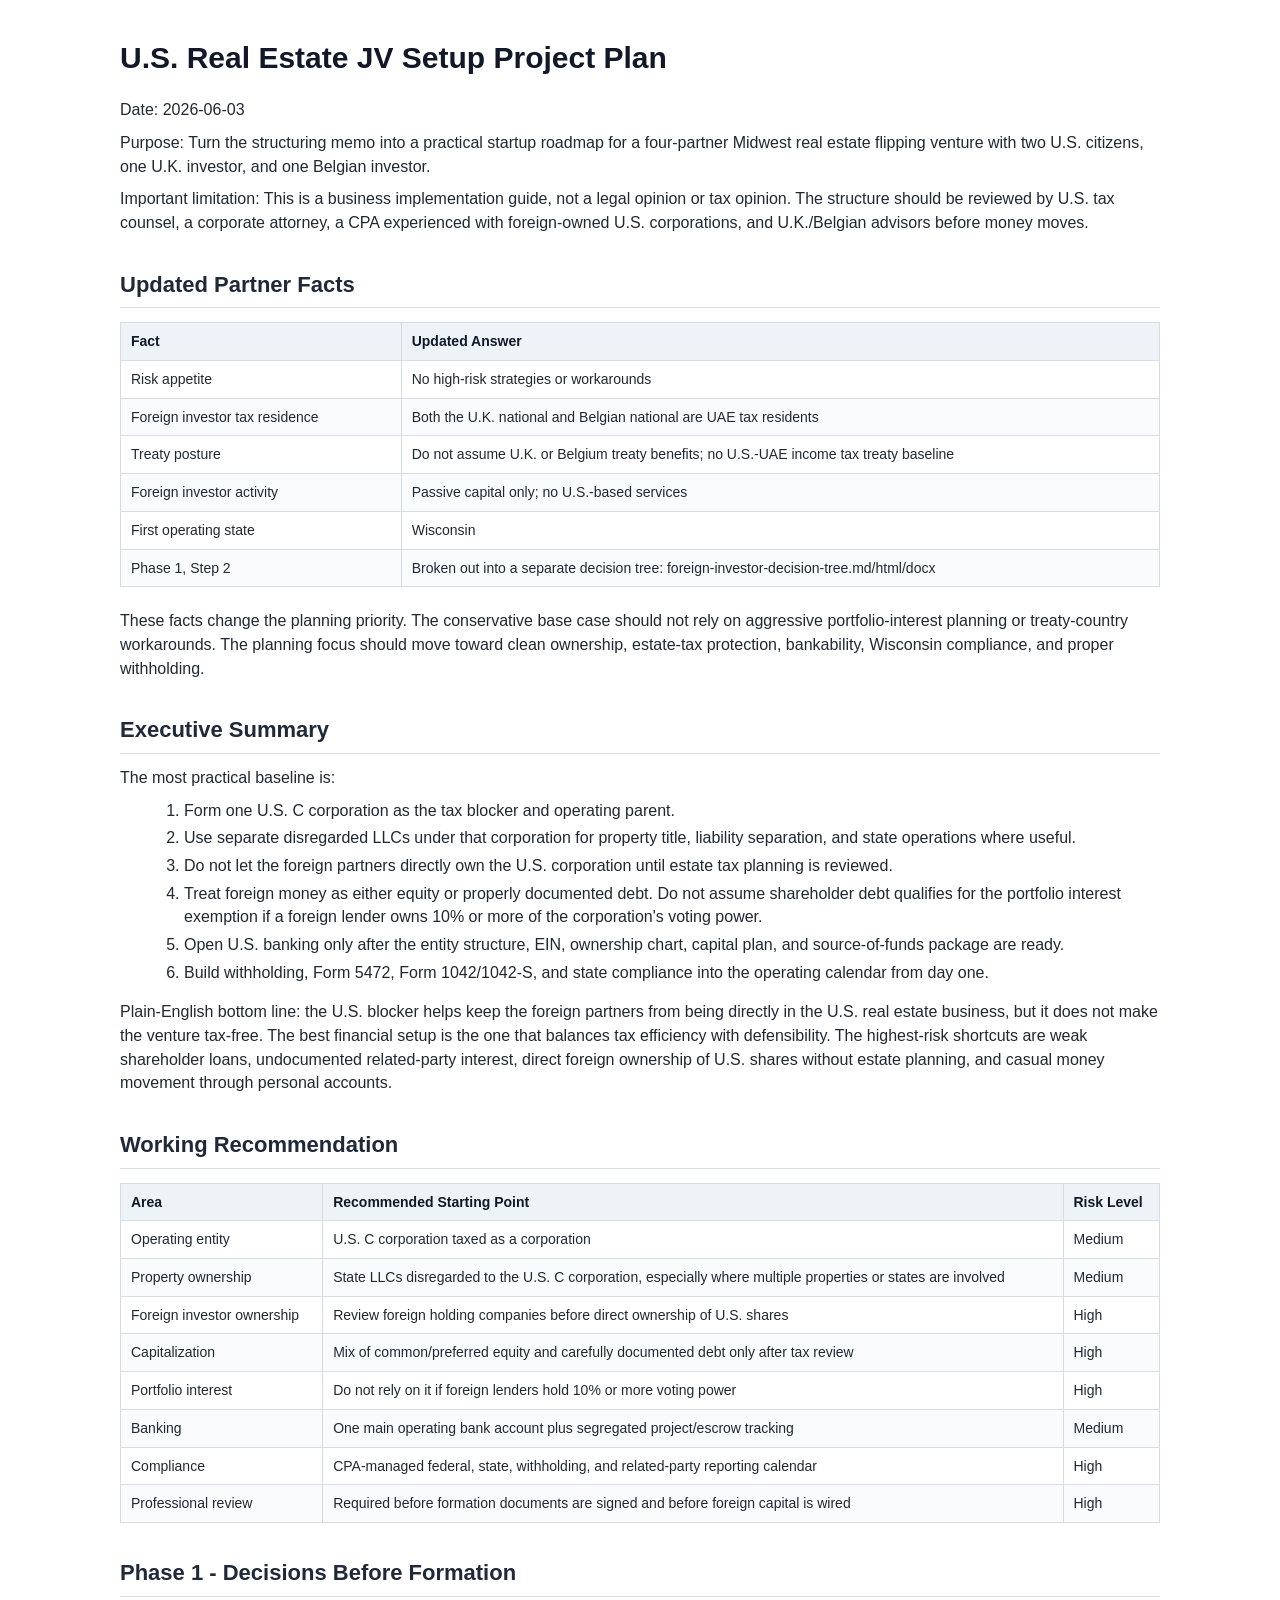
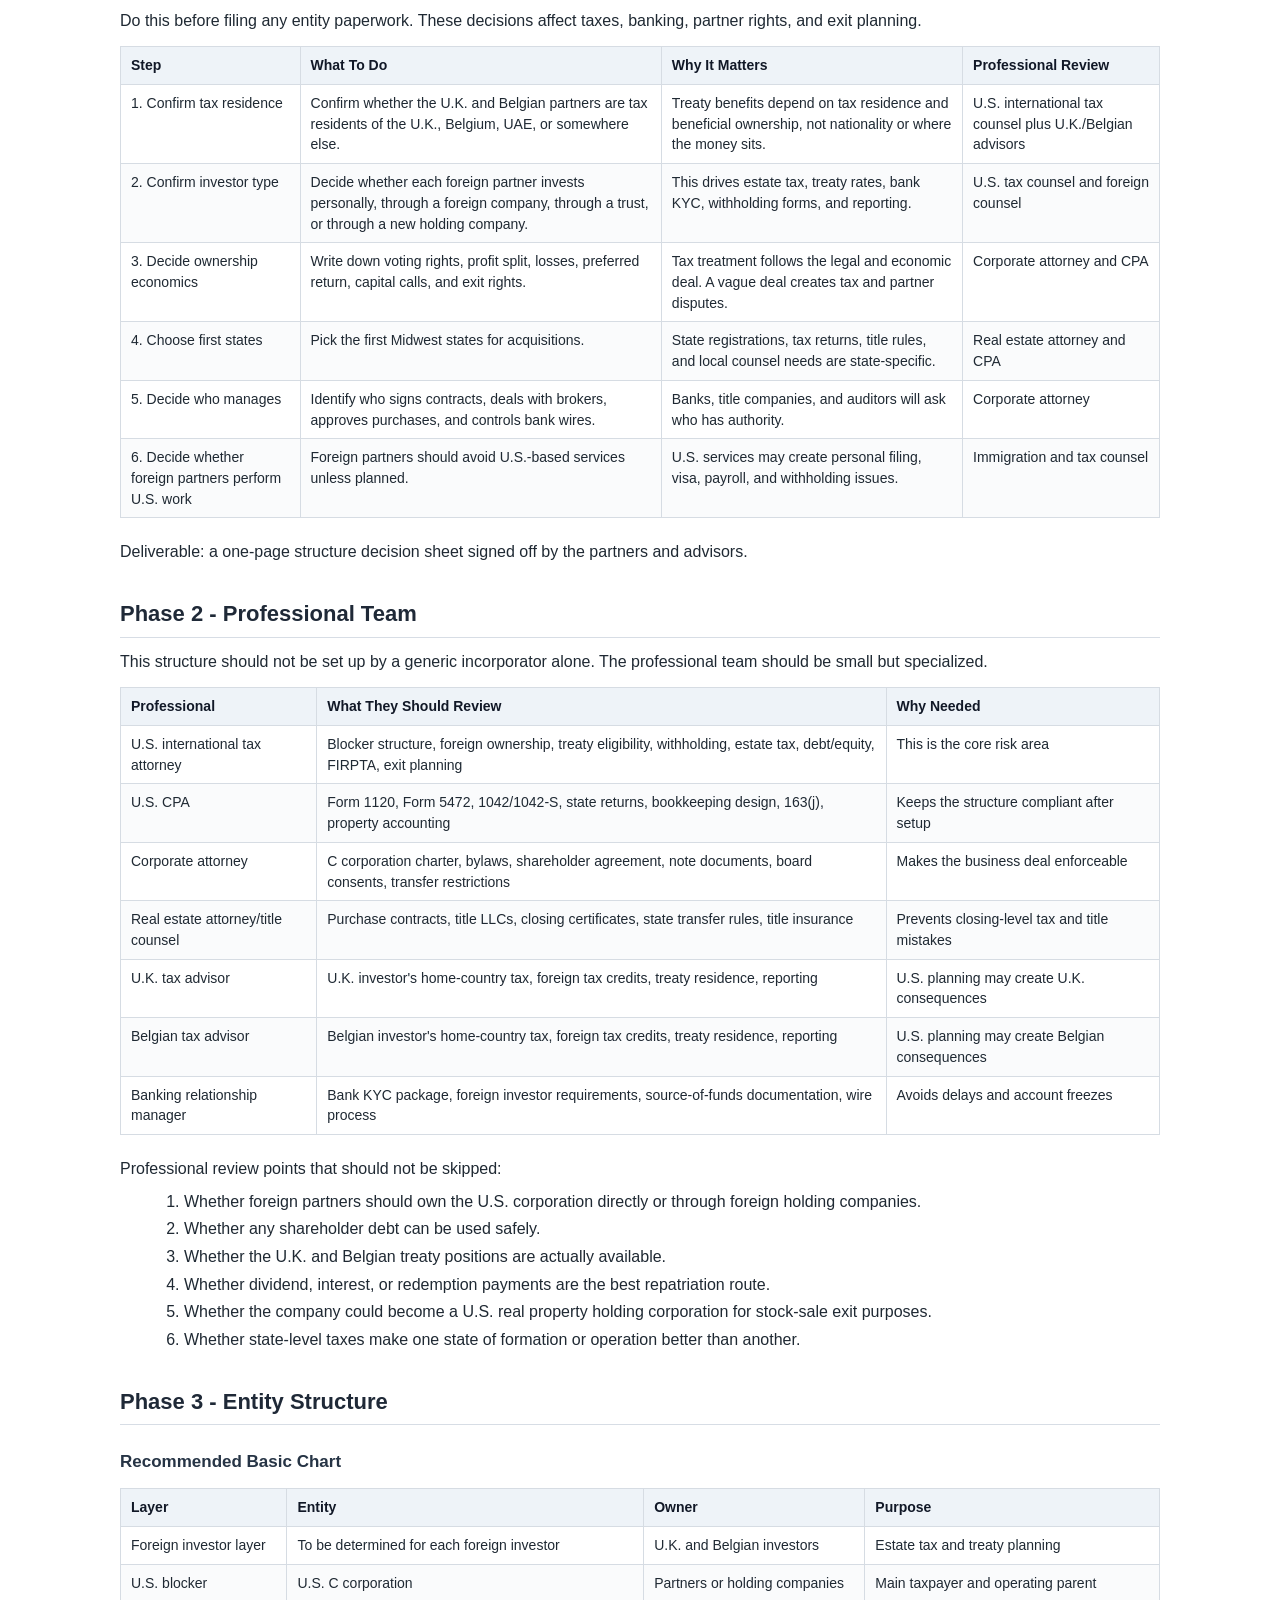
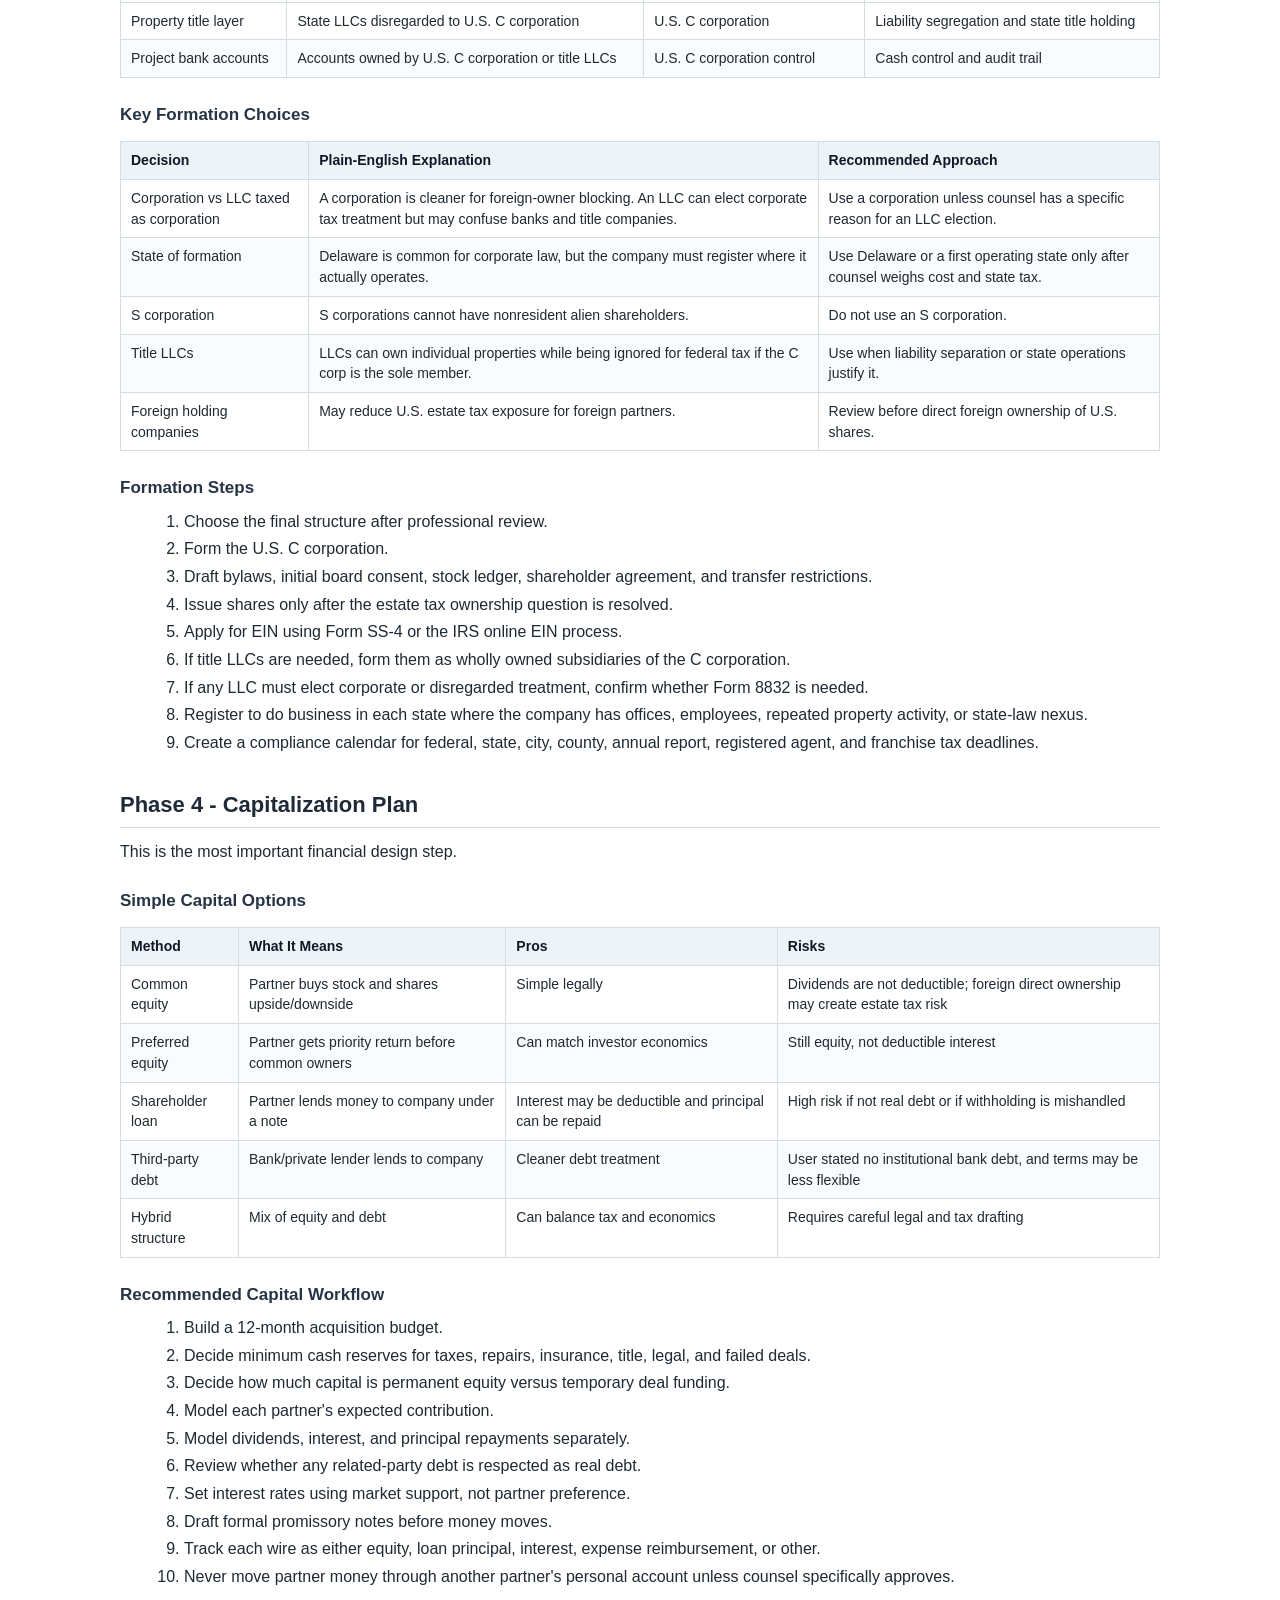
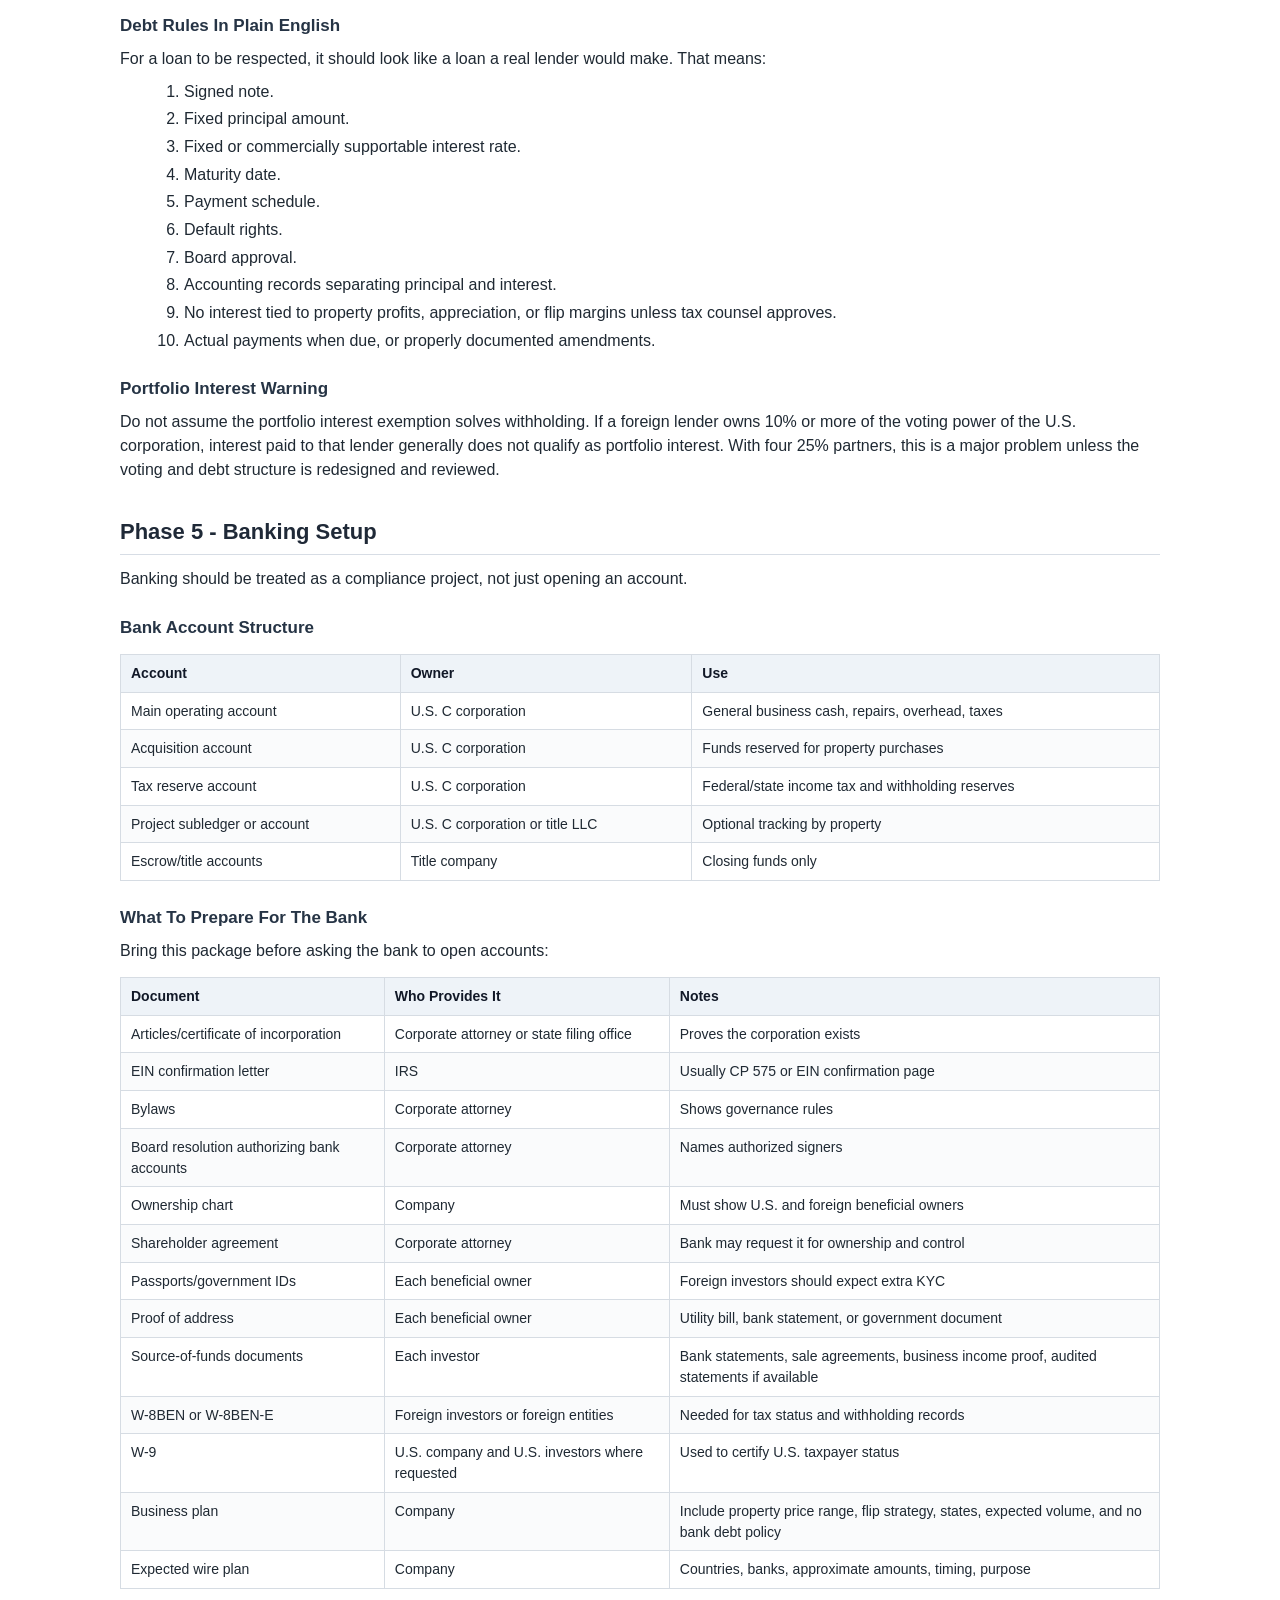
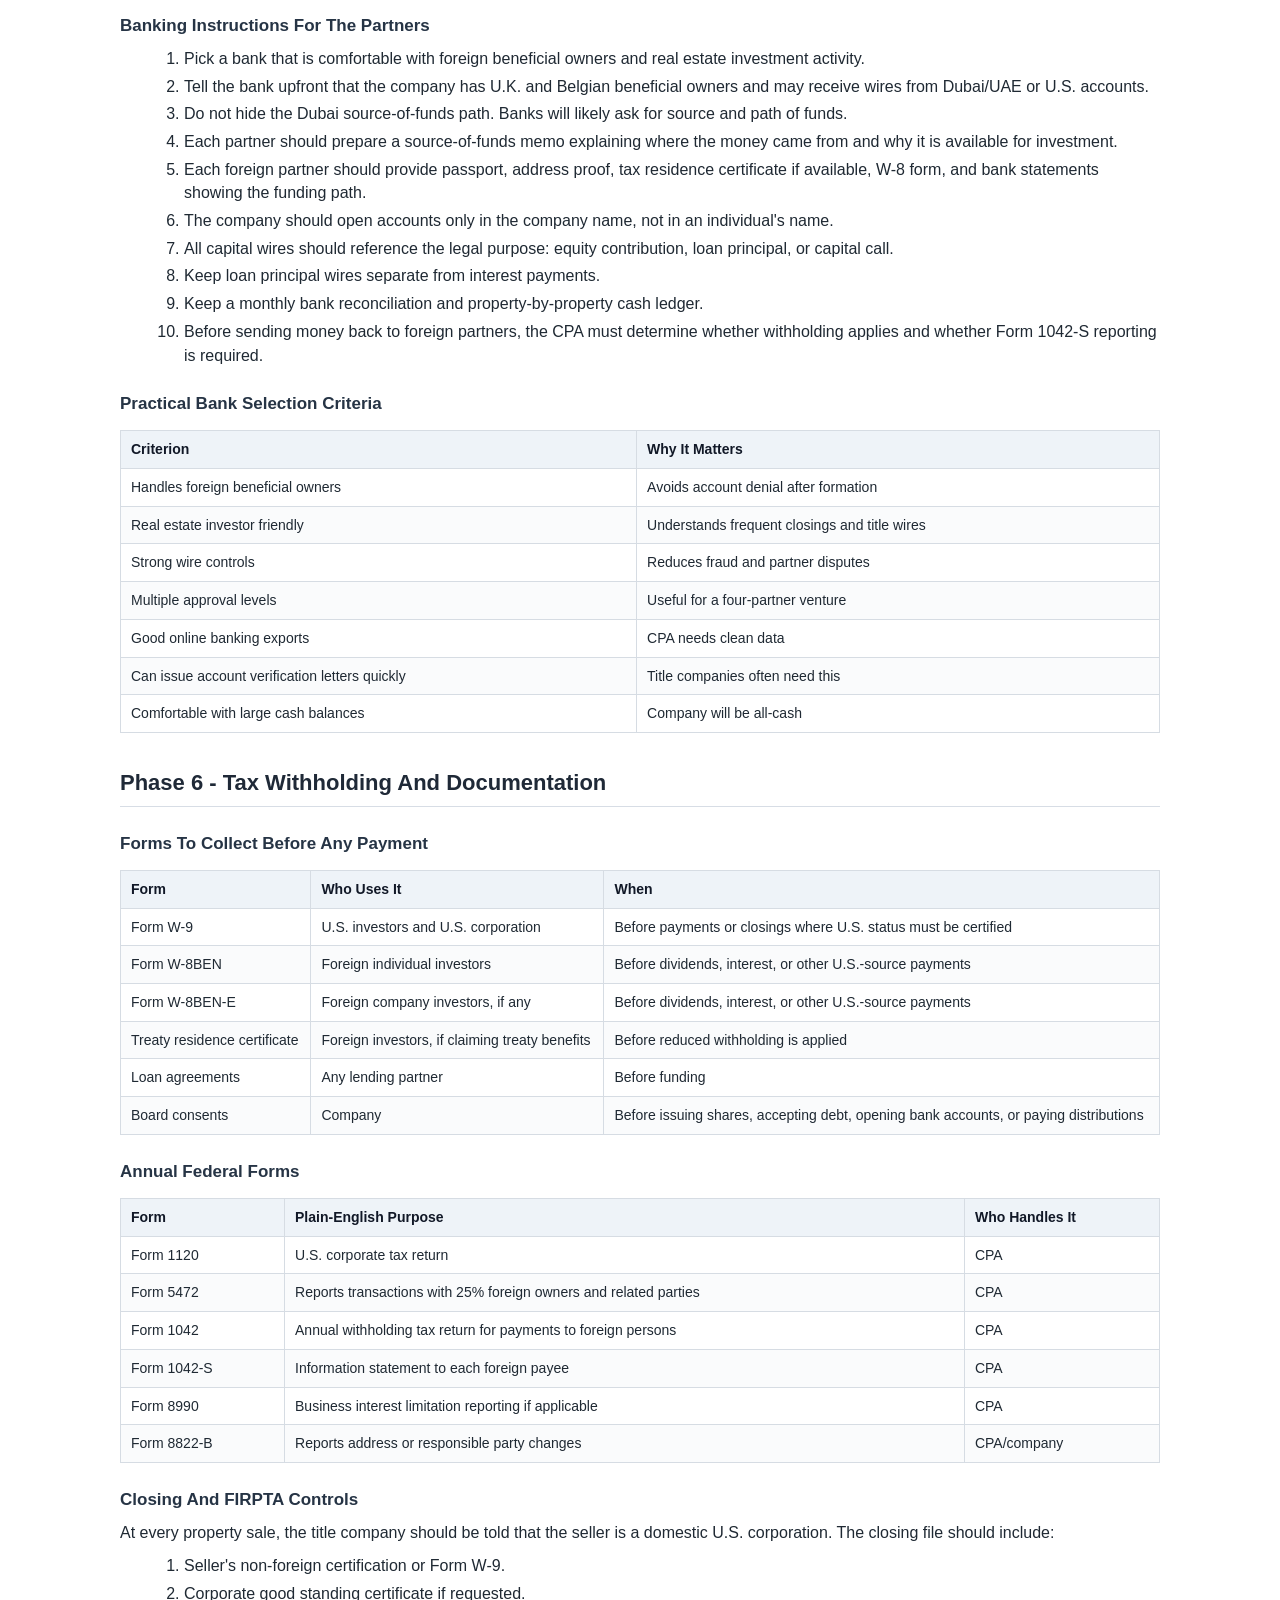
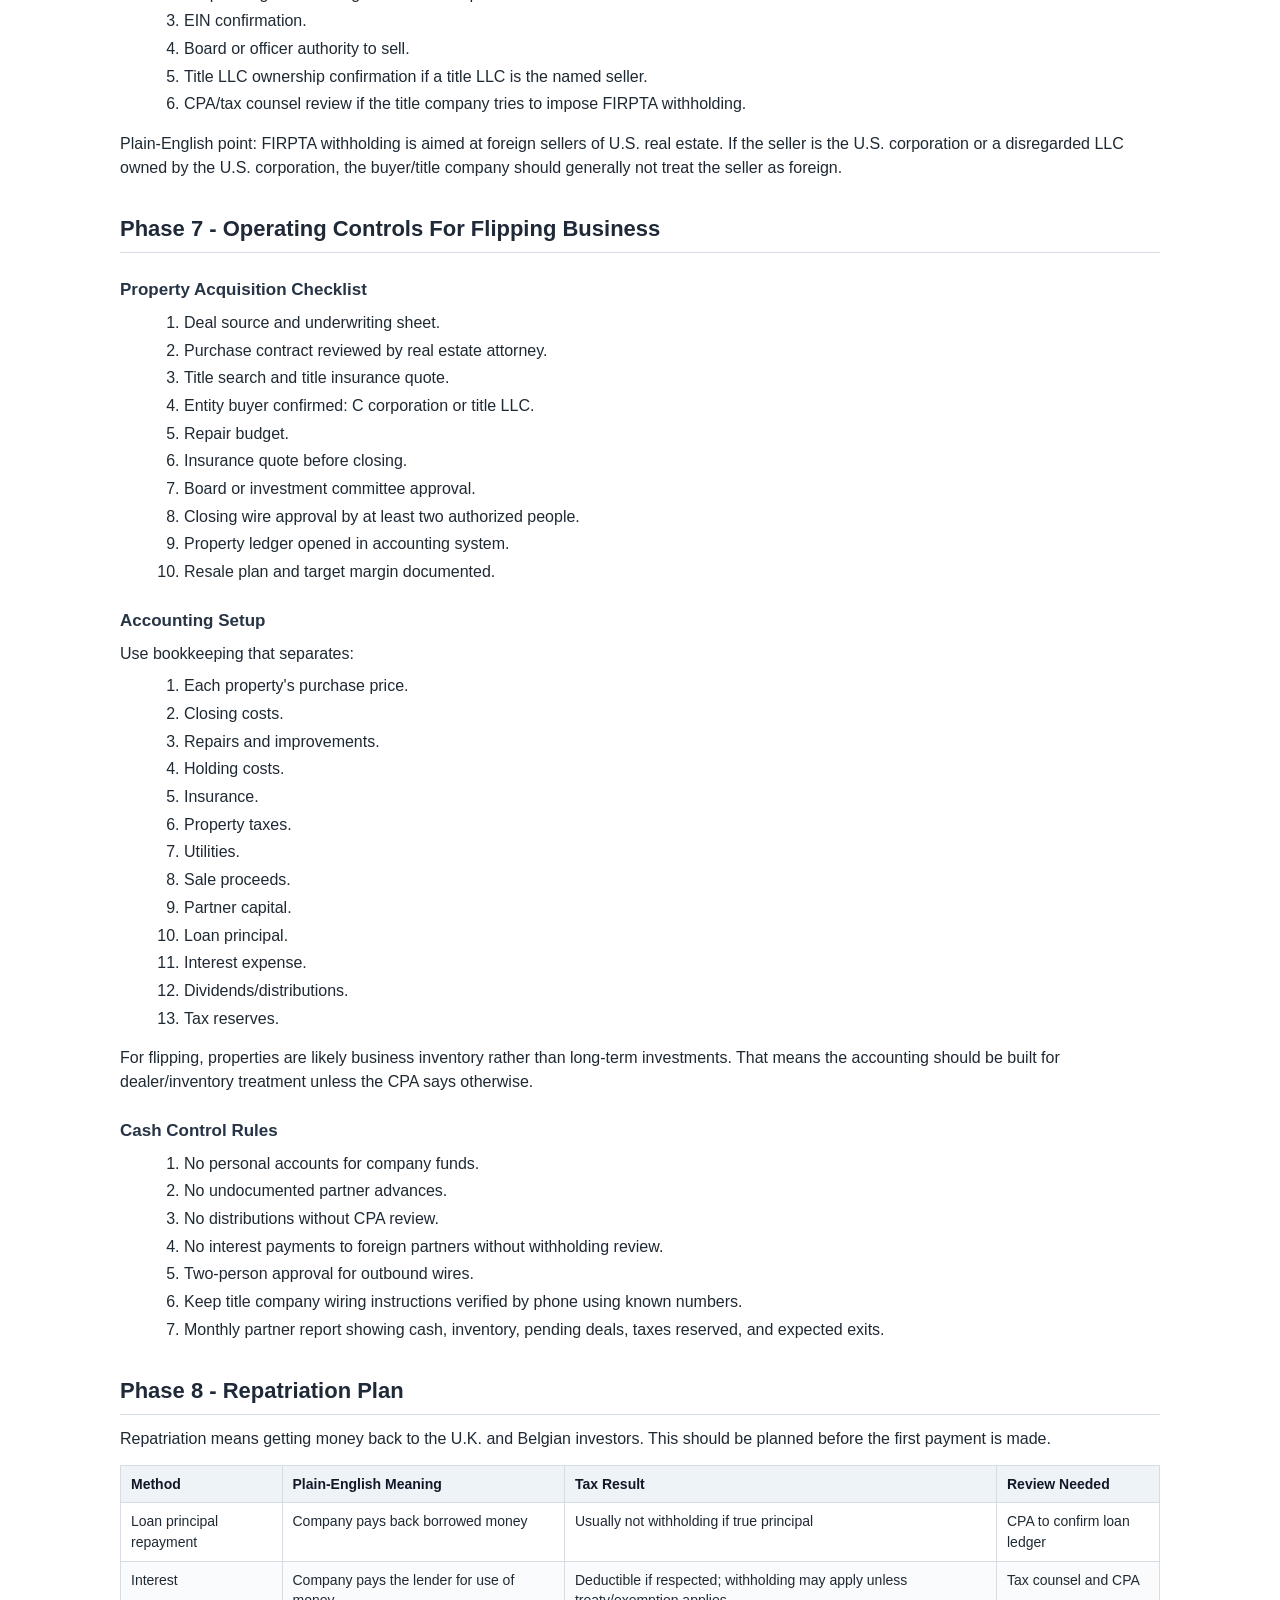
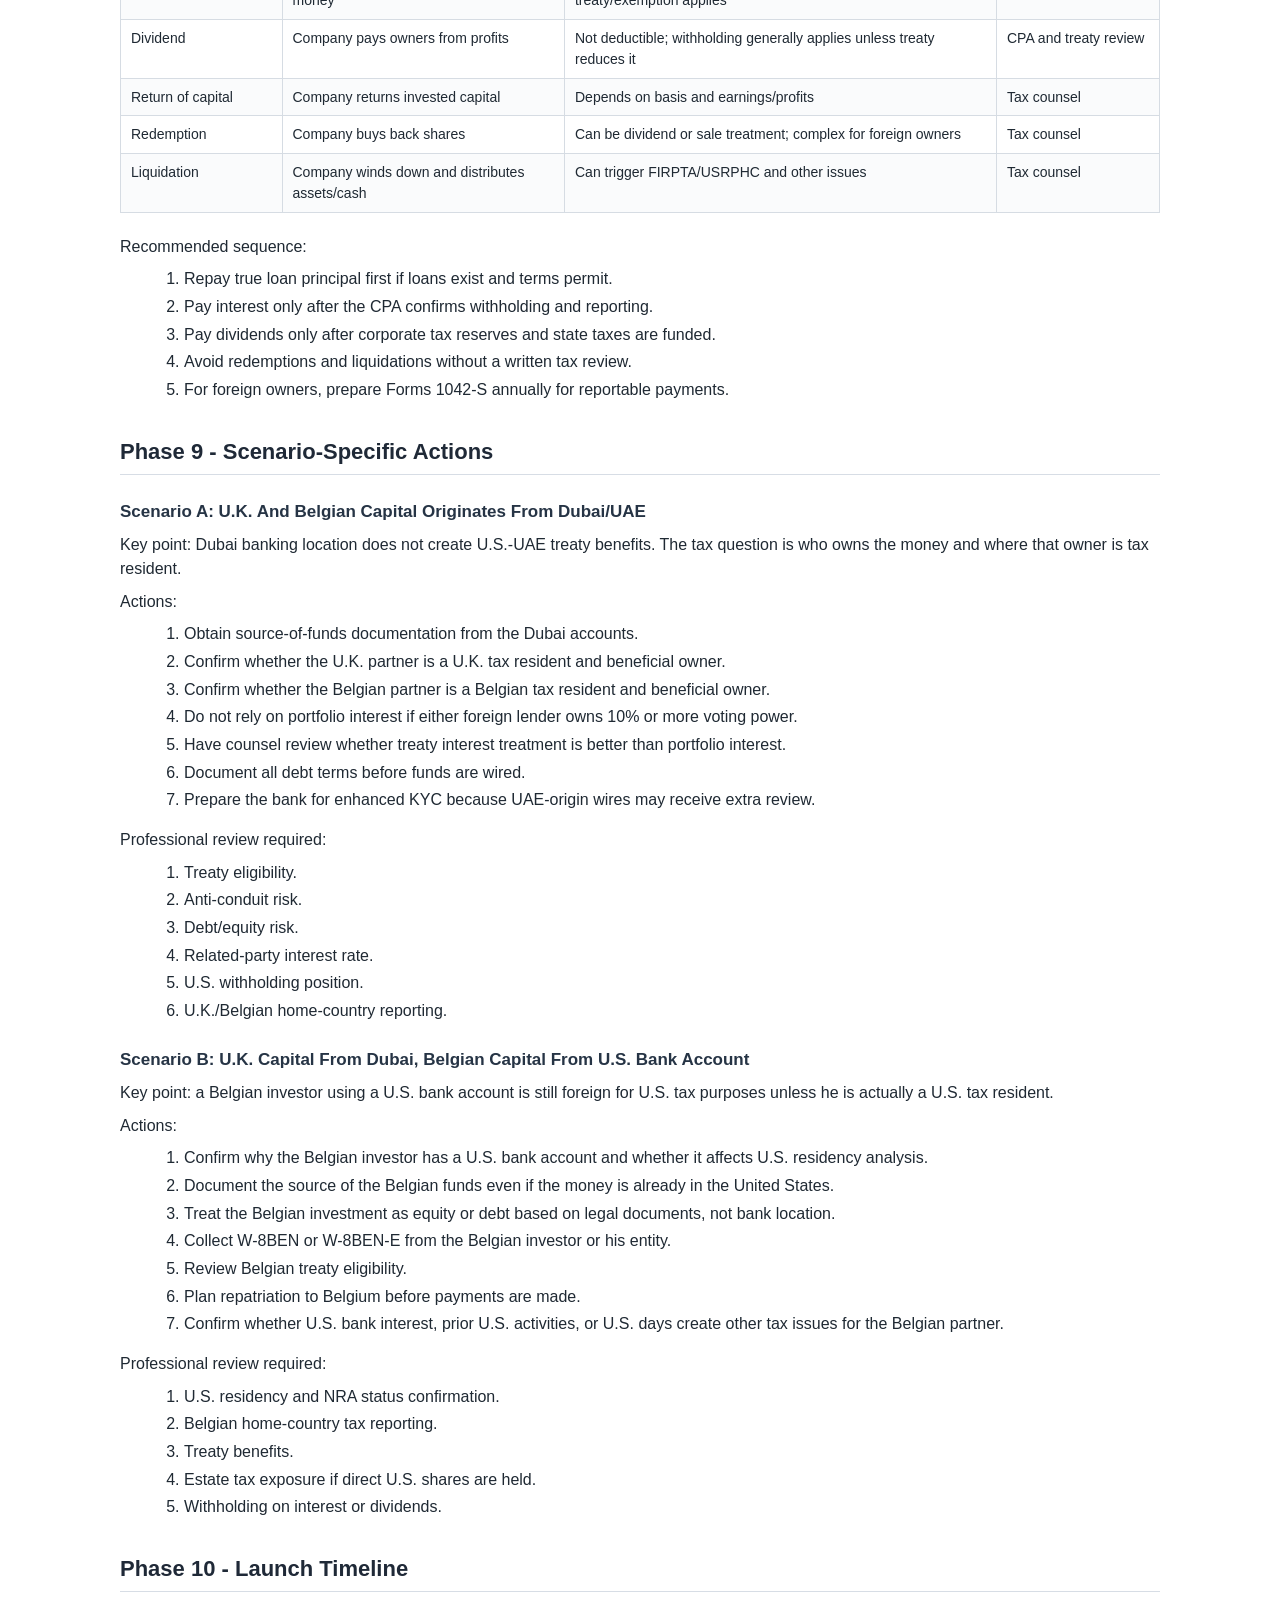
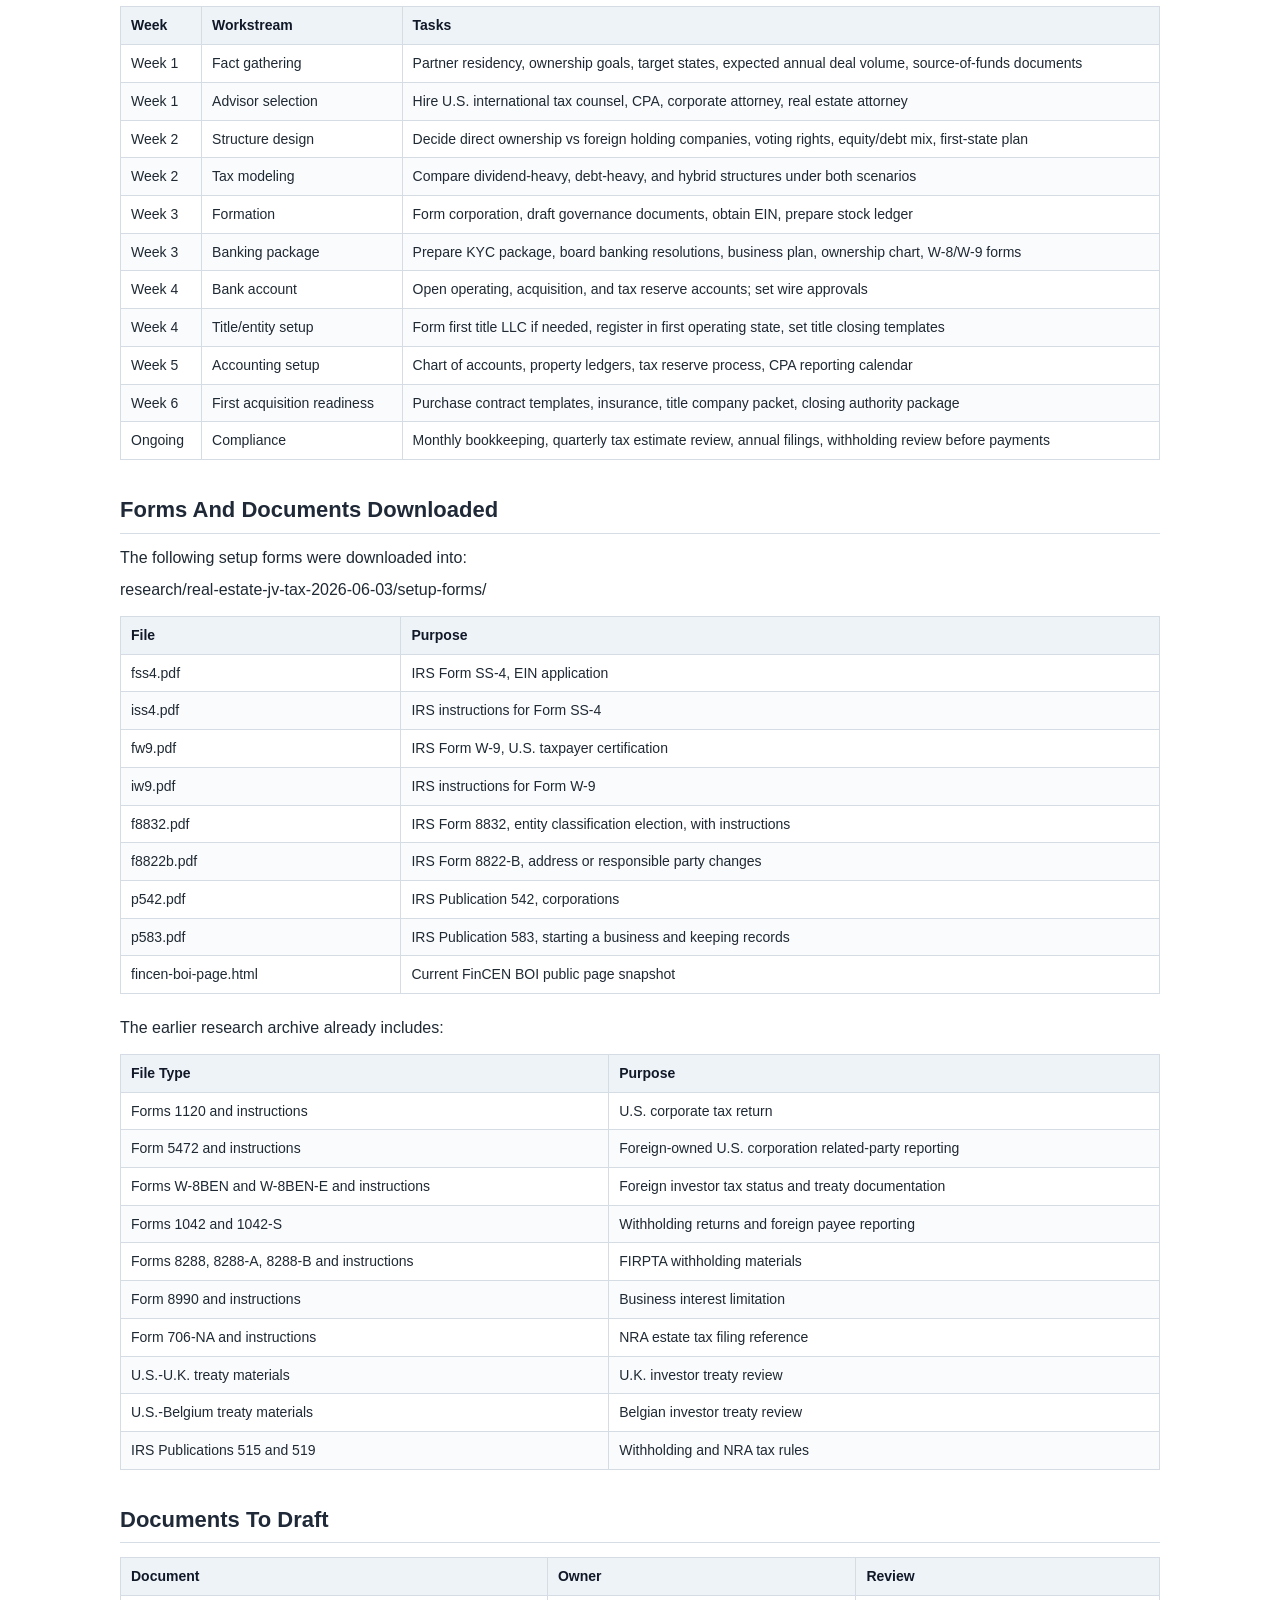
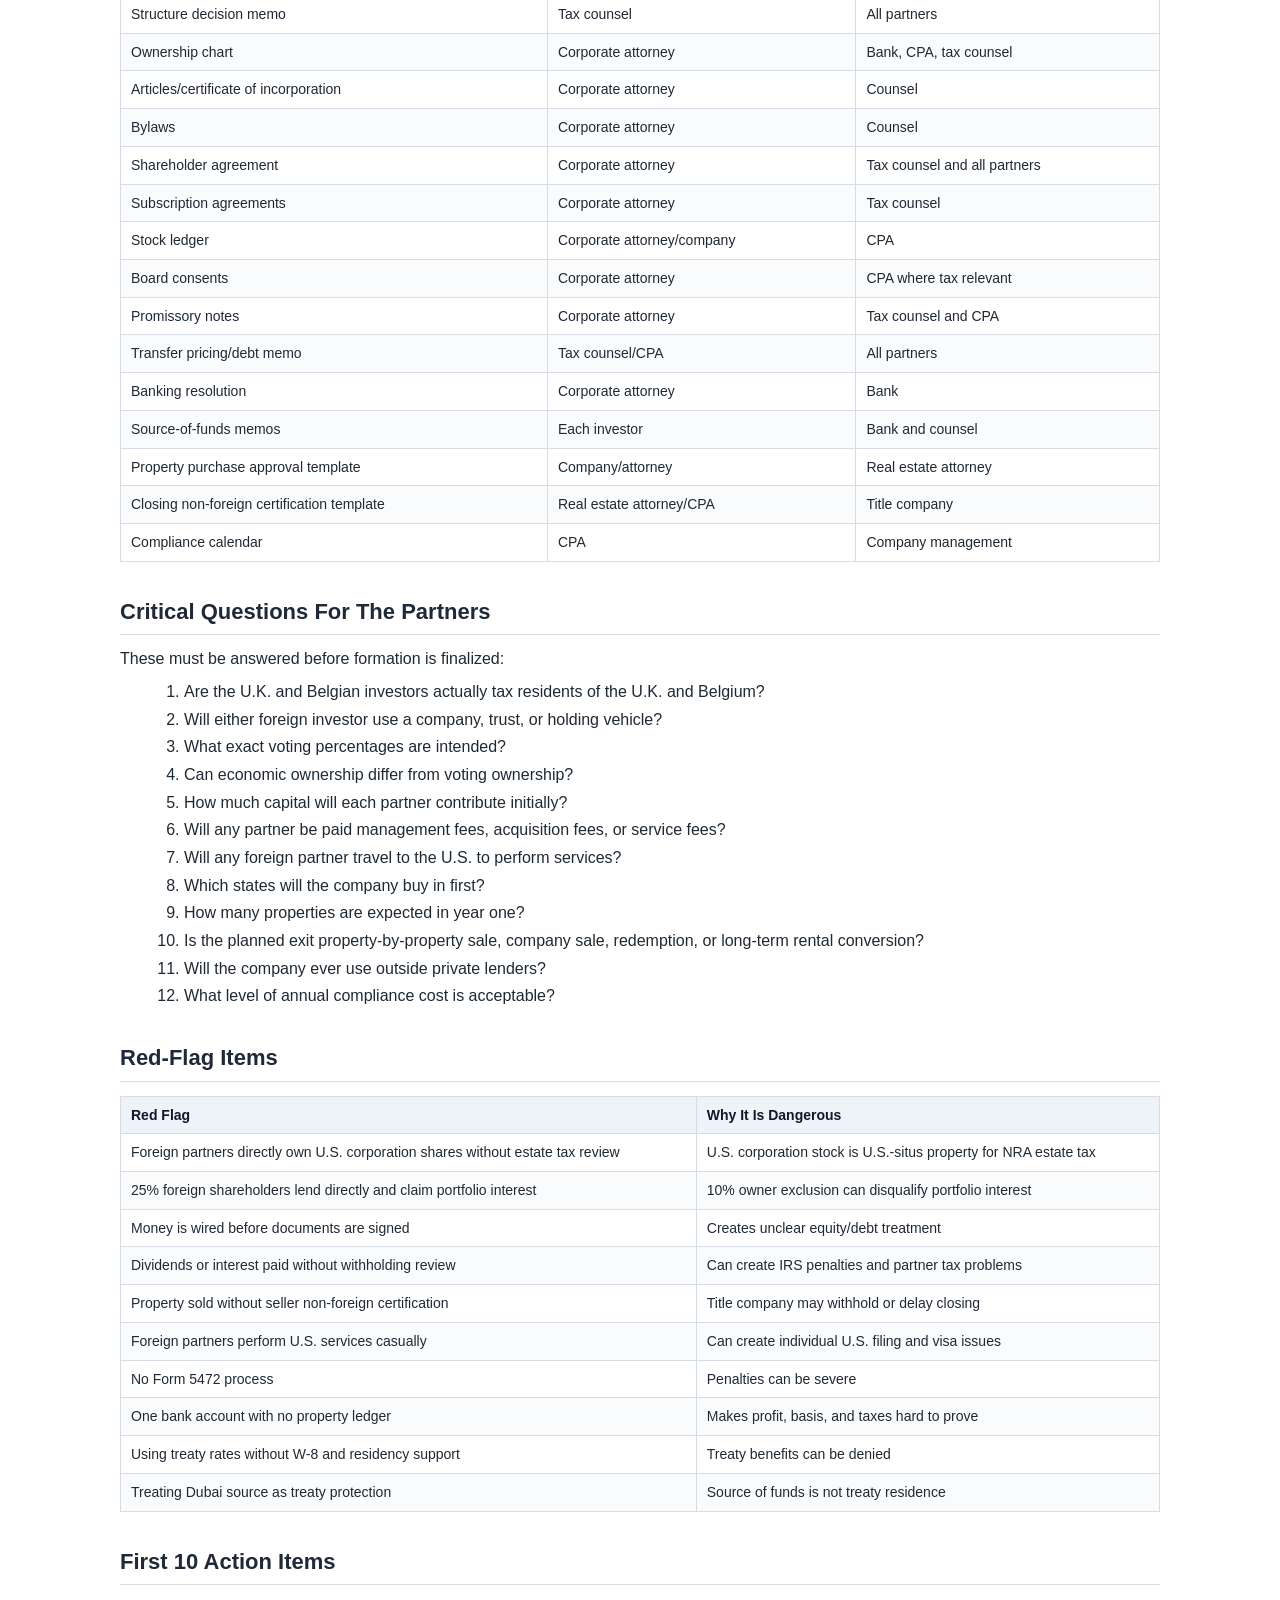
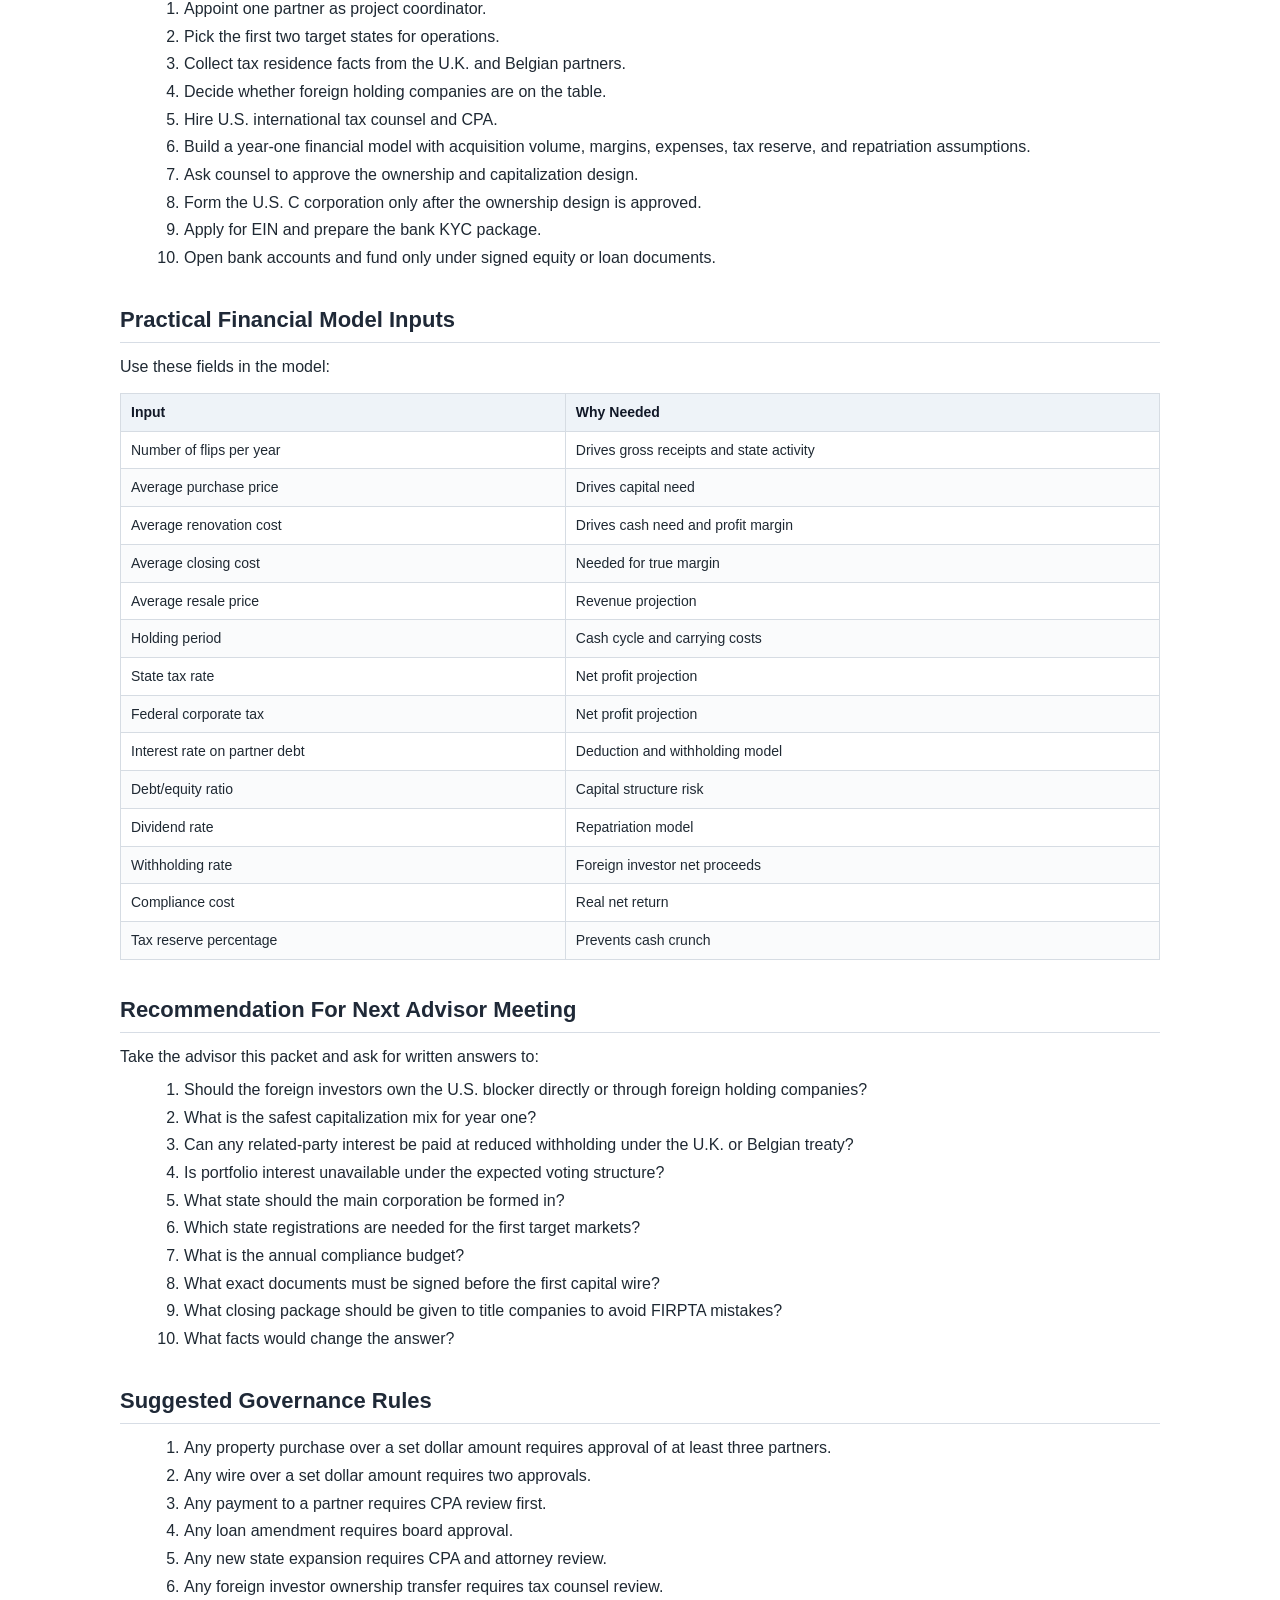
==== research/real-estate-jv-tax-2026-06-03/project-plan.html @ 2dbbf418 "Build real estate JV feasibility app" ====
<!doctype html>
<html><head><meta charset="utf-8"><title>U.S. Real Estate JV Setup Project Plan</title><style>
body { font-family: Arial, Helvetica, sans-serif; line-height: 1.48; color: #1f2933; max-width: 1040px; margin: 36px auto; padding: 0 28px 60px; }
h1 { font-size: 30px; margin: 0 0 18px; color: #111827; }
h2 { font-size: 22px; margin: 34px 0 12px; border-bottom: 1px solid #d7dde5; padding-bottom: 6px; color: #1f2937; }
h3 { font-size: 17px; margin: 24px 0 8px; color: #263445; }
p { margin: 9px 0; }
table { border-collapse: collapse; width: 100%; margin: 14px 0 22px; font-size: 14px; }
th, td { border: 1px solid #d6dce3; padding: 8px 10px; vertical-align: top; }
th { background: #eef3f8; color: #111827; text-align: left; }
tr:nth-child(even) td { background: #fafbfc; }
ol, ul { margin: 9px 0 16px 24px; }
li { margin: 4px 0; }
@media print { body { max-width: none; margin: 0.55in; padding: 0; } h2 { break-after: avoid; } table { break-inside: avoid; } }
</style></head><body>
<h1>U.S. Real Estate JV Setup Project Plan</h1>
<p>Date: 2026-06-03</p>
<p>Purpose: Turn the structuring memo into a practical startup roadmap for a four-partner Midwest real estate flipping venture with two U.S. citizens, one U.K. investor, and one Belgian investor.</p>
<p>Important limitation: This is a business implementation guide, not a legal opinion or tax opinion. The structure should be reviewed by U.S. tax counsel, a corporate attorney, a CPA experienced with foreign-owned U.S. corporations, and U.K./Belgian advisors before money moves.</p>
<h2>Updated Partner Facts</h2>
<table><thead><tr><th>Fact</th><th>Updated Answer</th></tr></thead><tbody><tr><td>Risk appetite</td><td>No high-risk strategies or workarounds</td></tr><tr><td>Foreign investor tax residence</td><td>Both the U.K. national and Belgian national are UAE tax residents</td></tr><tr><td>Treaty posture</td><td>Do not assume U.K. or Belgium treaty benefits; no U.S.-UAE income tax treaty baseline</td></tr><tr><td>Foreign investor activity</td><td>Passive capital only; no U.S.-based services</td></tr><tr><td>First operating state</td><td>Wisconsin</td></tr><tr><td>Phase 1, Step 2</td><td>Broken out into a separate decision tree: foreign-investor-decision-tree.md/html/docx</td></tr></tbody></table>
<p>These facts change the planning priority. The conservative base case should not rely on aggressive portfolio-interest planning or treaty-country workarounds. The planning focus should move toward clean ownership, estate-tax protection, bankability, Wisconsin compliance, and proper withholding.</p>
<h2>Executive Summary</h2>
<p>The most practical baseline is:</p>
<ol>
<li>Form one U.S. C corporation as the tax blocker and operating parent.</li>
<li>Use separate disregarded LLCs under that corporation for property title, liability separation, and state operations where useful.</li>
<li>Do not let the foreign partners directly own the U.S. corporation until estate tax planning is reviewed.</li>
<li>Treat foreign money as either equity or properly documented debt. Do not assume shareholder debt qualifies for the portfolio interest exemption if a foreign lender owns 10% or more of the corporation's voting power.</li>
<li>Open U.S. banking only after the entity structure, EIN, ownership chart, capital plan, and source-of-funds package are ready.</li>
<li>Build withholding, Form 5472, Form 1042/1042-S, and state compliance into the operating calendar from day one.</li>
</ol>
<p>Plain-English bottom line: the U.S. blocker helps keep the foreign partners from being directly in the U.S. real estate business, but it does not make the venture tax-free. The best financial setup is the one that balances tax efficiency with defensibility. The highest-risk shortcuts are weak shareholder loans, undocumented related-party interest, direct foreign ownership of U.S. shares without estate planning, and casual money movement through personal accounts.</p>
<h2>Working Recommendation</h2>
<table><thead><tr><th>Area</th><th>Recommended Starting Point</th><th>Risk Level</th></tr></thead><tbody><tr><td>Operating entity</td><td>U.S. C corporation taxed as a corporation</td><td>Medium</td></tr><tr><td>Property ownership</td><td>State LLCs disregarded to the U.S. C corporation, especially where multiple properties or states are involved</td><td>Medium</td></tr><tr><td>Foreign investor ownership</td><td>Review foreign holding companies before direct ownership of U.S. shares</td><td>High</td></tr><tr><td>Capitalization</td><td>Mix of common/preferred equity and carefully documented debt only after tax review</td><td>High</td></tr><tr><td>Portfolio interest</td><td>Do not rely on it if foreign lenders hold 10% or more voting power</td><td>High</td></tr><tr><td>Banking</td><td>One main operating bank account plus segregated project/escrow tracking</td><td>Medium</td></tr><tr><td>Compliance</td><td>CPA-managed federal, state, withholding, and related-party reporting calendar</td><td>High</td></tr><tr><td>Professional review</td><td>Required before formation documents are signed and before foreign capital is wired</td><td>High</td></tr></tbody></table>
<h2>Phase 1 - Decisions Before Formation</h2>
<p>Do this before filing any entity paperwork. These decisions affect taxes, banking, partner rights, and exit planning.</p>
<table><thead><tr><th>Step</th><th>What To Do</th><th>Why It Matters</th><th>Professional Review</th></tr></thead><tbody><tr><td>1. Confirm tax residence</td><td>Confirm whether the U.K. and Belgian partners are tax residents of the U.K., Belgium, UAE, or somewhere else.</td><td>Treaty benefits depend on tax residence and beneficial ownership, not nationality or where the money sits.</td><td>U.S. international tax counsel plus U.K./Belgian advisors</td></tr><tr><td>2. Confirm investor type</td><td>Decide whether each foreign partner invests personally, through a foreign company, through a trust, or through a new holding company.</td><td>This drives estate tax, treaty rates, bank KYC, withholding forms, and reporting.</td><td>U.S. tax counsel and foreign counsel</td></tr><tr><td>3. Decide ownership economics</td><td>Write down voting rights, profit split, losses, preferred return, capital calls, and exit rights.</td><td>Tax treatment follows the legal and economic deal. A vague deal creates tax and partner disputes.</td><td>Corporate attorney and CPA</td></tr><tr><td>4. Choose first states</td><td>Pick the first Midwest states for acquisitions.</td><td>State registrations, tax returns, title rules, and local counsel needs are state-specific.</td><td>Real estate attorney and CPA</td></tr><tr><td>5. Decide who manages</td><td>Identify who signs contracts, deals with brokers, approves purchases, and controls bank wires.</td><td>Banks, title companies, and auditors will ask who has authority.</td><td>Corporate attorney</td></tr><tr><td>6. Decide whether foreign partners perform U.S. work</td><td>Foreign partners should avoid U.S.-based services unless planned.</td><td>U.S. services may create personal filing, visa, payroll, and withholding issues.</td><td>Immigration and tax counsel</td></tr></tbody></table>
<p>Deliverable: a one-page structure decision sheet signed off by the partners and advisors.</p>
<h2>Phase 2 - Professional Team</h2>
<p>This structure should not be set up by a generic incorporator alone. The professional team should be small but specialized.</p>
<table><thead><tr><th>Professional</th><th>What They Should Review</th><th>Why Needed</th></tr></thead><tbody><tr><td>U.S. international tax attorney</td><td>Blocker structure, foreign ownership, treaty eligibility, withholding, estate tax, debt/equity, FIRPTA, exit planning</td><td>This is the core risk area</td></tr><tr><td>U.S. CPA</td><td>Form 1120, Form 5472, 1042/1042-S, state returns, bookkeeping design, 163(j), property accounting</td><td>Keeps the structure compliant after setup</td></tr><tr><td>Corporate attorney</td><td>C corporation charter, bylaws, shareholder agreement, note documents, board consents, transfer restrictions</td><td>Makes the business deal enforceable</td></tr><tr><td>Real estate attorney/title counsel</td><td>Purchase contracts, title LLCs, closing certificates, state transfer rules, title insurance</td><td>Prevents closing-level tax and title mistakes</td></tr><tr><td>U.K. tax advisor</td><td>U.K. investor's home-country tax, foreign tax credits, treaty residence, reporting</td><td>U.S. planning may create U.K. consequences</td></tr><tr><td>Belgian tax advisor</td><td>Belgian investor's home-country tax, foreign tax credits, treaty residence, reporting</td><td>U.S. planning may create Belgian consequences</td></tr><tr><td>Banking relationship manager</td><td>Bank KYC package, foreign investor requirements, source-of-funds documentation, wire process</td><td>Avoids delays and account freezes</td></tr></tbody></table>
<p>Professional review points that should not be skipped:</p>
<ol>
<li>Whether foreign partners should own the U.S. corporation directly or through foreign holding companies.</li>
<li>Whether any shareholder debt can be used safely.</li>
<li>Whether the U.K. and Belgian treaty positions are actually available.</li>
<li>Whether dividend, interest, or redemption payments are the best repatriation route.</li>
<li>Whether the company could become a U.S. real property holding corporation for stock-sale exit purposes.</li>
<li>Whether state-level taxes make one state of formation or operation better than another.</li>
</ol>
<h2>Phase 3 - Entity Structure</h2>
<h3>Recommended Basic Chart</h3>
<table><thead><tr><th>Layer</th><th>Entity</th><th>Owner</th><th>Purpose</th></tr></thead><tbody><tr><td>Foreign investor layer</td><td>To be determined for each foreign investor</td><td>U.K. and Belgian investors</td><td>Estate tax and treaty planning</td></tr><tr><td>U.S. blocker</td><td>U.S. C corporation</td><td>Partners or holding companies</td><td>Main taxpayer and operating parent</td></tr><tr><td>Property title layer</td><td>State LLCs disregarded to U.S. C corporation</td><td>U.S. C corporation</td><td>Liability segregation and state title holding</td></tr><tr><td>Project bank accounts</td><td>Accounts owned by U.S. C corporation or title LLCs</td><td>U.S. C corporation control</td><td>Cash control and audit trail</td></tr></tbody></table>
<h3>Key Formation Choices</h3>
<table><thead><tr><th>Decision</th><th>Plain-English Explanation</th><th>Recommended Approach</th></tr></thead><tbody><tr><td>Corporation vs LLC taxed as corporation</td><td>A corporation is cleaner for foreign-owner blocking. An LLC can elect corporate tax treatment but may confuse banks and title companies.</td><td>Use a corporation unless counsel has a specific reason for an LLC election.</td></tr><tr><td>State of formation</td><td>Delaware is common for corporate law, but the company must register where it actually operates.</td><td>Use Delaware or a first operating state only after counsel weighs cost and state tax.</td></tr><tr><td>S corporation</td><td>S corporations cannot have nonresident alien shareholders.</td><td>Do not use an S corporation.</td></tr><tr><td>Title LLCs</td><td>LLCs can own individual properties while being ignored for federal tax if the C corp is the sole member.</td><td>Use when liability separation or state operations justify it.</td></tr><tr><td>Foreign holding companies</td><td>May reduce U.S. estate tax exposure for foreign partners.</td><td>Review before direct foreign ownership of U.S. shares.</td></tr></tbody></table>
<h3>Formation Steps</h3>
<ol>
<li>Choose the final structure after professional review.</li>
<li>Form the U.S. C corporation.</li>
<li>Draft bylaws, initial board consent, stock ledger, shareholder agreement, and transfer restrictions.</li>
<li>Issue shares only after the estate tax ownership question is resolved.</li>
<li>Apply for EIN using Form SS-4 or the IRS online EIN process.</li>
<li>If title LLCs are needed, form them as wholly owned subsidiaries of the C corporation.</li>
<li>If any LLC must elect corporate or disregarded treatment, confirm whether Form 8832 is needed.</li>
<li>Register to do business in each state where the company has offices, employees, repeated property activity, or state-law nexus.</li>
<li>Create a compliance calendar for federal, state, city, county, annual report, registered agent, and franchise tax deadlines.</li>
</ol>
<h2>Phase 4 - Capitalization Plan</h2>
<p>This is the most important financial design step.</p>
<h3>Simple Capital Options</h3>
<table><thead><tr><th>Method</th><th>What It Means</th><th>Pros</th><th>Risks</th></tr></thead><tbody><tr><td>Common equity</td><td>Partner buys stock and shares upside/downside</td><td>Simple legally</td><td>Dividends are not deductible; foreign direct ownership may create estate tax risk</td></tr><tr><td>Preferred equity</td><td>Partner gets priority return before common owners</td><td>Can match investor economics</td><td>Still equity, not deductible interest</td></tr><tr><td>Shareholder loan</td><td>Partner lends money to company under a note</td><td>Interest may be deductible and principal can be repaid</td><td>High risk if not real debt or if withholding is mishandled</td></tr><tr><td>Third-party debt</td><td>Bank/private lender lends to company</td><td>Cleaner debt treatment</td><td>User stated no institutional bank debt, and terms may be less flexible</td></tr><tr><td>Hybrid structure</td><td>Mix of equity and debt</td><td>Can balance tax and economics</td><td>Requires careful legal and tax drafting</td></tr></tbody></table>
<h3>Recommended Capital Workflow</h3>
<ol>
<li>Build a 12-month acquisition budget.</li>
<li>Decide minimum cash reserves for taxes, repairs, insurance, title, legal, and failed deals.</li>
<li>Decide how much capital is permanent equity versus temporary deal funding.</li>
<li>Model each partner's expected contribution.</li>
<li>Model dividends, interest, and principal repayments separately.</li>
<li>Review whether any related-party debt is respected as real debt.</li>
<li>Set interest rates using market support, not partner preference.</li>
<li>Draft formal promissory notes before money moves.</li>
<li>Track each wire as either equity, loan principal, interest, expense reimbursement, or other.</li>
<li>Never move partner money through another partner's personal account unless counsel specifically approves.</li>
</ol>
<h3>Debt Rules In Plain English</h3>
<p>For a loan to be respected, it should look like a loan a real lender would make. That means:</p>
<ol>
<li>Signed note.</li>
<li>Fixed principal amount.</li>
<li>Fixed or commercially supportable interest rate.</li>
<li>Maturity date.</li>
<li>Payment schedule.</li>
<li>Default rights.</li>
<li>Board approval.</li>
<li>Accounting records separating principal and interest.</li>
<li>No interest tied to property profits, appreciation, or flip margins unless tax counsel approves.</li>
<li>Actual payments when due, or properly documented amendments.</li>
</ol>
<h3>Portfolio Interest Warning</h3>
<p>Do not assume the portfolio interest exemption solves withholding. If a foreign lender owns 10% or more of the voting power of the U.S. corporation, interest paid to that lender generally does not qualify as portfolio interest. With four 25% partners, this is a major problem unless the voting and debt structure is redesigned and reviewed.</p>
<h2>Phase 5 - Banking Setup</h2>
<p>Banking should be treated as a compliance project, not just opening an account.</p>
<h3>Bank Account Structure</h3>
<table><thead><tr><th>Account</th><th>Owner</th><th>Use</th></tr></thead><tbody><tr><td>Main operating account</td><td>U.S. C corporation</td><td>General business cash, repairs, overhead, taxes</td></tr><tr><td>Acquisition account</td><td>U.S. C corporation</td><td>Funds reserved for property purchases</td></tr><tr><td>Tax reserve account</td><td>U.S. C corporation</td><td>Federal/state income tax and withholding reserves</td></tr><tr><td>Project subledger or account</td><td>U.S. C corporation or title LLC</td><td>Optional tracking by property</td></tr><tr><td>Escrow/title accounts</td><td>Title company</td><td>Closing funds only</td></tr></tbody></table>
<h3>What To Prepare For The Bank</h3>
<p>Bring this package before asking the bank to open accounts:</p>
<table><thead><tr><th>Document</th><th>Who Provides It</th><th>Notes</th></tr></thead><tbody><tr><td>Articles/certificate of incorporation</td><td>Corporate attorney or state filing office</td><td>Proves the corporation exists</td></tr><tr><td>EIN confirmation letter</td><td>IRS</td><td>Usually CP 575 or EIN confirmation page</td></tr><tr><td>Bylaws</td><td>Corporate attorney</td><td>Shows governance rules</td></tr><tr><td>Board resolution authorizing bank accounts</td><td>Corporate attorney</td><td>Names authorized signers</td></tr><tr><td>Ownership chart</td><td>Company</td><td>Must show U.S. and foreign beneficial owners</td></tr><tr><td>Shareholder agreement</td><td>Corporate attorney</td><td>Bank may request it for ownership and control</td></tr><tr><td>Passports/government IDs</td><td>Each beneficial owner</td><td>Foreign investors should expect extra KYC</td></tr><tr><td>Proof of address</td><td>Each beneficial owner</td><td>Utility bill, bank statement, or government document</td></tr><tr><td>Source-of-funds documents</td><td>Each investor</td><td>Bank statements, sale agreements, business income proof, audited statements if available</td></tr><tr><td>W-8BEN or W-8BEN-E</td><td>Foreign investors or foreign entities</td><td>Needed for tax status and withholding records</td></tr><tr><td>W-9</td><td>U.S. company and U.S. investors where requested</td><td>Used to certify U.S. taxpayer status</td></tr><tr><td>Business plan</td><td>Company</td><td>Include property price range, flip strategy, states, expected volume, and no bank debt policy</td></tr><tr><td>Expected wire plan</td><td>Company</td><td>Countries, banks, approximate amounts, timing, purpose</td></tr></tbody></table>
<h3>Banking Instructions For The Partners</h3>
<ol>
<li>Pick a bank that is comfortable with foreign beneficial owners and real estate investment activity.</li>
<li>Tell the bank upfront that the company has U.K. and Belgian beneficial owners and may receive wires from Dubai/UAE or U.S. accounts.</li>
<li>Do not hide the Dubai source-of-funds path. Banks will likely ask for source and path of funds.</li>
<li>Each partner should prepare a source-of-funds memo explaining where the money came from and why it is available for investment.</li>
<li>Each foreign partner should provide passport, address proof, tax residence certificate if available, W-8 form, and bank statements showing the funding path.</li>
<li>The company should open accounts only in the company name, not in an individual's name.</li>
<li>All capital wires should reference the legal purpose: equity contribution, loan principal, or capital call.</li>
<li>Keep loan principal wires separate from interest payments.</li>
<li>Keep a monthly bank reconciliation and property-by-property cash ledger.</li>
<li>Before sending money back to foreign partners, the CPA must determine whether withholding applies and whether Form 1042-S reporting is required.</li>
</ol>
<h3>Practical Bank Selection Criteria</h3>
<table><thead><tr><th>Criterion</th><th>Why It Matters</th></tr></thead><tbody><tr><td>Handles foreign beneficial owners</td><td>Avoids account denial after formation</td></tr><tr><td>Real estate investor friendly</td><td>Understands frequent closings and title wires</td></tr><tr><td>Strong wire controls</td><td>Reduces fraud and partner disputes</td></tr><tr><td>Multiple approval levels</td><td>Useful for a four-partner venture</td></tr><tr><td>Good online banking exports</td><td>CPA needs clean data</td></tr><tr><td>Can issue account verification letters quickly</td><td>Title companies often need this</td></tr><tr><td>Comfortable with large cash balances</td><td>Company will be all-cash</td></tr></tbody></table>
<h2>Phase 6 - Tax Withholding And Documentation</h2>
<h3>Forms To Collect Before Any Payment</h3>
<table><thead><tr><th>Form</th><th>Who Uses It</th><th>When</th></tr></thead><tbody><tr><td>Form W-9</td><td>U.S. investors and U.S. corporation</td><td>Before payments or closings where U.S. status must be certified</td></tr><tr><td>Form W-8BEN</td><td>Foreign individual investors</td><td>Before dividends, interest, or other U.S.-source payments</td></tr><tr><td>Form W-8BEN-E</td><td>Foreign company investors, if any</td><td>Before dividends, interest, or other U.S.-source payments</td></tr><tr><td>Treaty residence certificate</td><td>Foreign investors, if claiming treaty benefits</td><td>Before reduced withholding is applied</td></tr><tr><td>Loan agreements</td><td>Any lending partner</td><td>Before funding</td></tr><tr><td>Board consents</td><td>Company</td><td>Before issuing shares, accepting debt, opening bank accounts, or paying distributions</td></tr></tbody></table>
<h3>Annual Federal Forms</h3>
<table><thead><tr><th>Form</th><th>Plain-English Purpose</th><th>Who Handles It</th></tr></thead><tbody><tr><td>Form 1120</td><td>U.S. corporate tax return</td><td>CPA</td></tr><tr><td>Form 5472</td><td>Reports transactions with 25% foreign owners and related parties</td><td>CPA</td></tr><tr><td>Form 1042</td><td>Annual withholding tax return for payments to foreign persons</td><td>CPA</td></tr><tr><td>Form 1042-S</td><td>Information statement to each foreign payee</td><td>CPA</td></tr><tr><td>Form 8990</td><td>Business interest limitation reporting if applicable</td><td>CPA</td></tr><tr><td>Form 8822-B</td><td>Reports address or responsible party changes</td><td>CPA/company</td></tr></tbody></table>
<h3>Closing And FIRPTA Controls</h3>
<p>At every property sale, the title company should be told that the seller is a domestic U.S. corporation. The closing file should include:</p>
<ol>
<li>Seller's non-foreign certification or Form W-9.</li>
<li>Corporate good standing certificate if requested.</li>
<li>EIN confirmation.</li>
<li>Board or officer authority to sell.</li>
<li>Title LLC ownership confirmation if a title LLC is the named seller.</li>
<li>CPA/tax counsel review if the title company tries to impose FIRPTA withholding.</li>
</ol>
<p>Plain-English point: FIRPTA withholding is aimed at foreign sellers of U.S. real estate. If the seller is the U.S. corporation or a disregarded LLC owned by the U.S. corporation, the buyer/title company should generally not treat the seller as foreign.</p>
<h2>Phase 7 - Operating Controls For Flipping Business</h2>
<h3>Property Acquisition Checklist</h3>
<ol>
<li>Deal source and underwriting sheet.</li>
<li>Purchase contract reviewed by real estate attorney.</li>
<li>Title search and title insurance quote.</li>
<li>Entity buyer confirmed: C corporation or title LLC.</li>
<li>Repair budget.</li>
<li>Insurance quote before closing.</li>
<li>Board or investment committee approval.</li>
<li>Closing wire approval by at least two authorized people.</li>
<li>Property ledger opened in accounting system.</li>
<li>Resale plan and target margin documented.</li>
</ol>
<h3>Accounting Setup</h3>
<p>Use bookkeeping that separates:</p>
<ol>
<li>Each property's purchase price.</li>
<li>Closing costs.</li>
<li>Repairs and improvements.</li>
<li>Holding costs.</li>
<li>Insurance.</li>
<li>Property taxes.</li>
<li>Utilities.</li>
<li>Sale proceeds.</li>
<li>Partner capital.</li>
<li>Loan principal.</li>
<li>Interest expense.</li>
<li>Dividends/distributions.</li>
<li>Tax reserves.</li>
</ol>
<p>For flipping, properties are likely business inventory rather than long-term investments. That means the accounting should be built for dealer/inventory treatment unless the CPA says otherwise.</p>
<h3>Cash Control Rules</h3>
<ol>
<li>No personal accounts for company funds.</li>
<li>No undocumented partner advances.</li>
<li>No distributions without CPA review.</li>
<li>No interest payments to foreign partners without withholding review.</li>
<li>Two-person approval for outbound wires.</li>
<li>Keep title company wiring instructions verified by phone using known numbers.</li>
<li>Monthly partner report showing cash, inventory, pending deals, taxes reserved, and expected exits.</li>
</ol>
<h2>Phase 8 - Repatriation Plan</h2>
<p>Repatriation means getting money back to the U.K. and Belgian investors. This should be planned before the first payment is made.</p>
<table><thead><tr><th>Method</th><th>Plain-English Meaning</th><th>Tax Result</th><th>Review Needed</th></tr></thead><tbody><tr><td>Loan principal repayment</td><td>Company pays back borrowed money</td><td>Usually not withholding if true principal</td><td>CPA to confirm loan ledger</td></tr><tr><td>Interest</td><td>Company pays the lender for use of money</td><td>Deductible if respected; withholding may apply unless treaty/exemption applies</td><td>Tax counsel and CPA</td></tr><tr><td>Dividend</td><td>Company pays owners from profits</td><td>Not deductible; withholding generally applies unless treaty reduces it</td><td>CPA and treaty review</td></tr><tr><td>Return of capital</td><td>Company returns invested capital</td><td>Depends on basis and earnings/profits</td><td>Tax counsel</td></tr><tr><td>Redemption</td><td>Company buys back shares</td><td>Can be dividend or sale treatment; complex for foreign owners</td><td>Tax counsel</td></tr><tr><td>Liquidation</td><td>Company winds down and distributes assets/cash</td><td>Can trigger FIRPTA/USRPHC and other issues</td><td>Tax counsel</td></tr></tbody></table>
<p>Recommended sequence:</p>
<ol>
<li>Repay true loan principal first if loans exist and terms permit.</li>
<li>Pay interest only after the CPA confirms withholding and reporting.</li>
<li>Pay dividends only after corporate tax reserves and state taxes are funded.</li>
<li>Avoid redemptions and liquidations without a written tax review.</li>
<li>For foreign owners, prepare Forms 1042-S annually for reportable payments.</li>
</ol>
<h2>Phase 9 - Scenario-Specific Actions</h2>
<h3>Scenario A: U.K. And Belgian Capital Originates From Dubai/UAE</h3>
<p>Key point: Dubai banking location does not create U.S.-UAE treaty benefits. The tax question is who owns the money and where that owner is tax resident.</p>
<p>Actions:</p>
<ol>
<li>Obtain source-of-funds documentation from the Dubai accounts.</li>
<li>Confirm whether the U.K. partner is a U.K. tax resident and beneficial owner.</li>
<li>Confirm whether the Belgian partner is a Belgian tax resident and beneficial owner.</li>
<li>Do not rely on portfolio interest if either foreign lender owns 10% or more voting power.</li>
<li>Have counsel review whether treaty interest treatment is better than portfolio interest.</li>
<li>Document all debt terms before funds are wired.</li>
<li>Prepare the bank for enhanced KYC because UAE-origin wires may receive extra review.</li>
</ol>
<p>Professional review required:</p>
<ol>
<li>Treaty eligibility.</li>
<li>Anti-conduit risk.</li>
<li>Debt/equity risk.</li>
<li>Related-party interest rate.</li>
<li>U.S. withholding position.</li>
<li>U.K./Belgian home-country reporting.</li>
</ol>
<h3>Scenario B: U.K. Capital From Dubai, Belgian Capital From U.S. Bank Account</h3>
<p>Key point: a Belgian investor using a U.S. bank account is still foreign for U.S. tax purposes unless he is actually a U.S. tax resident.</p>
<p>Actions:</p>
<ol>
<li>Confirm why the Belgian investor has a U.S. bank account and whether it affects U.S. residency analysis.</li>
<li>Document the source of the Belgian funds even if the money is already in the United States.</li>
<li>Treat the Belgian investment as equity or debt based on legal documents, not bank location.</li>
<li>Collect W-8BEN or W-8BEN-E from the Belgian investor or his entity.</li>
<li>Review Belgian treaty eligibility.</li>
<li>Plan repatriation to Belgium before payments are made.</li>
<li>Confirm whether U.S. bank interest, prior U.S. activities, or U.S. days create other tax issues for the Belgian partner.</li>
</ol>
<p>Professional review required:</p>
<ol>
<li>U.S. residency and NRA status confirmation.</li>
<li>Belgian home-country tax reporting.</li>
<li>Treaty benefits.</li>
<li>Estate tax exposure if direct U.S. shares are held.</li>
<li>Withholding on interest or dividends.</li>
</ol>
<h2>Phase 10 - Launch Timeline</h2>
<table><thead><tr><th>Week</th><th>Workstream</th><th>Tasks</th></tr></thead><tbody><tr><td>Week 1</td><td>Fact gathering</td><td>Partner residency, ownership goals, target states, expected annual deal volume, source-of-funds documents</td></tr><tr><td>Week 1</td><td>Advisor selection</td><td>Hire U.S. international tax counsel, CPA, corporate attorney, real estate attorney</td></tr><tr><td>Week 2</td><td>Structure design</td><td>Decide direct ownership vs foreign holding companies, voting rights, equity/debt mix, first-state plan</td></tr><tr><td>Week 2</td><td>Tax modeling</td><td>Compare dividend-heavy, debt-heavy, and hybrid structures under both scenarios</td></tr><tr><td>Week 3</td><td>Formation</td><td>Form corporation, draft governance documents, obtain EIN, prepare stock ledger</td></tr><tr><td>Week 3</td><td>Banking package</td><td>Prepare KYC package, board banking resolutions, business plan, ownership chart, W-8/W-9 forms</td></tr><tr><td>Week 4</td><td>Bank account</td><td>Open operating, acquisition, and tax reserve accounts; set wire approvals</td></tr><tr><td>Week 4</td><td>Title/entity setup</td><td>Form first title LLC if needed, register in first operating state, set title closing templates</td></tr><tr><td>Week 5</td><td>Accounting setup</td><td>Chart of accounts, property ledgers, tax reserve process, CPA reporting calendar</td></tr><tr><td>Week 6</td><td>First acquisition readiness</td><td>Purchase contract templates, insurance, title company packet, closing authority package</td></tr><tr><td>Ongoing</td><td>Compliance</td><td>Monthly bookkeeping, quarterly tax estimate review, annual filings, withholding review before payments</td></tr></tbody></table>
<h2>Forms And Documents Downloaded</h2>
<p>The following setup forms were downloaded into:</p>
<p>research/real-estate-jv-tax-2026-06-03/setup-forms/</p>
<table><thead><tr><th>File</th><th>Purpose</th></tr></thead><tbody><tr><td>fss4.pdf</td><td>IRS Form SS-4, EIN application</td></tr><tr><td>iss4.pdf</td><td>IRS instructions for Form SS-4</td></tr><tr><td>fw9.pdf</td><td>IRS Form W-9, U.S. taxpayer certification</td></tr><tr><td>iw9.pdf</td><td>IRS instructions for Form W-9</td></tr><tr><td>f8832.pdf</td><td>IRS Form 8832, entity classification election, with instructions</td></tr><tr><td>f8822b.pdf</td><td>IRS Form 8822-B, address or responsible party changes</td></tr><tr><td>p542.pdf</td><td>IRS Publication 542, corporations</td></tr><tr><td>p583.pdf</td><td>IRS Publication 583, starting a business and keeping records</td></tr><tr><td>fincen-boi-page.html</td><td>Current FinCEN BOI public page snapshot</td></tr></tbody></table>
<p>The earlier research archive already includes:</p>
<table><thead><tr><th>File Type</th><th>Purpose</th></tr></thead><tbody><tr><td>Forms 1120 and instructions</td><td>U.S. corporate tax return</td></tr><tr><td>Form 5472 and instructions</td><td>Foreign-owned U.S. corporation related-party reporting</td></tr><tr><td>Forms W-8BEN and W-8BEN-E and instructions</td><td>Foreign investor tax status and treaty documentation</td></tr><tr><td>Forms 1042 and 1042-S</td><td>Withholding returns and foreign payee reporting</td></tr><tr><td>Forms 8288, 8288-A, 8288-B and instructions</td><td>FIRPTA withholding materials</td></tr><tr><td>Form 8990 and instructions</td><td>Business interest limitation</td></tr><tr><td>Form 706-NA and instructions</td><td>NRA estate tax filing reference</td></tr><tr><td>U.S.-U.K. treaty materials</td><td>U.K. investor treaty review</td></tr><tr><td>U.S.-Belgium treaty materials</td><td>Belgian investor treaty review</td></tr><tr><td>IRS Publications 515 and 519</td><td>Withholding and NRA tax rules</td></tr></tbody></table>
<h2>Documents To Draft</h2>
<table><thead><tr><th>Document</th><th>Owner</th><th>Review</th></tr></thead><tbody><tr><td>Structure decision memo</td><td>Tax counsel</td><td>All partners</td></tr><tr><td>Ownership chart</td><td>Corporate attorney</td><td>Bank, CPA, tax counsel</td></tr><tr><td>Articles/certificate of incorporation</td><td>Corporate attorney</td><td>Counsel</td></tr><tr><td>Bylaws</td><td>Corporate attorney</td><td>Counsel</td></tr><tr><td>Shareholder agreement</td><td>Corporate attorney</td><td>Tax counsel and all partners</td></tr><tr><td>Subscription agreements</td><td>Corporate attorney</td><td>Tax counsel</td></tr><tr><td>Stock ledger</td><td>Corporate attorney/company</td><td>CPA</td></tr><tr><td>Board consents</td><td>Corporate attorney</td><td>CPA where tax relevant</td></tr><tr><td>Promissory notes</td><td>Corporate attorney</td><td>Tax counsel and CPA</td></tr><tr><td>Transfer pricing/debt memo</td><td>Tax counsel/CPA</td><td>All partners</td></tr><tr><td>Banking resolution</td><td>Corporate attorney</td><td>Bank</td></tr><tr><td>Source-of-funds memos</td><td>Each investor</td><td>Bank and counsel</td></tr><tr><td>Property purchase approval template</td><td>Company/attorney</td><td>Real estate attorney</td></tr><tr><td>Closing non-foreign certification template</td><td>Real estate attorney/CPA</td><td>Title company</td></tr><tr><td>Compliance calendar</td><td>CPA</td><td>Company management</td></tr></tbody></table>
<h2>Critical Questions For The Partners</h2>
<p>These must be answered before formation is finalized:</p>
<ol>
<li>Are the U.K. and Belgian investors actually tax residents of the U.K. and Belgium?</li>
<li>Will either foreign investor use a company, trust, or holding vehicle?</li>
<li>What exact voting percentages are intended?</li>
<li>Can economic ownership differ from voting ownership?</li>
<li>How much capital will each partner contribute initially?</li>
<li>Will any partner be paid management fees, acquisition fees, or service fees?</li>
<li>Will any foreign partner travel to the U.S. to perform services?</li>
<li>Which states will the company buy in first?</li>
<li>How many properties are expected in year one?</li>
<li>Is the planned exit property-by-property sale, company sale, redemption, or long-term rental conversion?</li>
<li>Will the company ever use outside private lenders?</li>
<li>What level of annual compliance cost is acceptable?</li>
</ol>
<h2>Red-Flag Items</h2>
<table><thead><tr><th>Red Flag</th><th>Why It Is Dangerous</th></tr></thead><tbody><tr><td>Foreign partners directly own U.S. corporation shares without estate tax review</td><td>U.S. corporation stock is U.S.-situs property for NRA estate tax</td></tr><tr><td>25% foreign shareholders lend directly and claim portfolio interest</td><td>10% owner exclusion can disqualify portfolio interest</td></tr><tr><td>Money is wired before documents are signed</td><td>Creates unclear equity/debt treatment</td></tr><tr><td>Dividends or interest paid without withholding review</td><td>Can create IRS penalties and partner tax problems</td></tr><tr><td>Property sold without seller non-foreign certification</td><td>Title company may withhold or delay closing</td></tr><tr><td>Foreign partners perform U.S. services casually</td><td>Can create individual U.S. filing and visa issues</td></tr><tr><td>No Form 5472 process</td><td>Penalties can be severe</td></tr><tr><td>One bank account with no property ledger</td><td>Makes profit, basis, and taxes hard to prove</td></tr><tr><td>Using treaty rates without W-8 and residency support</td><td>Treaty benefits can be denied</td></tr><tr><td>Treating Dubai source as treaty protection</td><td>Source of funds is not treaty residence</td></tr></tbody></table>
<h2>First 10 Action Items</h2>
<ol>
<li>Appoint one partner as project coordinator.</li>
<li>Pick the first two target states for operations.</li>
<li>Collect tax residence facts from the U.K. and Belgian partners.</li>
<li>Decide whether foreign holding companies are on the table.</li>
<li>Hire U.S. international tax counsel and CPA.</li>
<li>Build a year-one financial model with acquisition volume, margins, expenses, tax reserve, and repatriation assumptions.</li>
<li>Ask counsel to approve the ownership and capitalization design.</li>
<li>Form the U.S. C corporation only after the ownership design is approved.</li>
<li>Apply for EIN and prepare the bank KYC package.</li>
<li>Open bank accounts and fund only under signed equity or loan documents.</li>
</ol>
<h2>Practical Financial Model Inputs</h2>
<p>Use these fields in the model:</p>
<table><thead><tr><th>Input</th><th>Why Needed</th></tr></thead><tbody><tr><td>Number of flips per year</td><td>Drives gross receipts and state activity</td></tr><tr><td>Average purchase price</td><td>Drives capital need</td></tr><tr><td>Average renovation cost</td><td>Drives cash need and profit margin</td></tr><tr><td>Average closing cost</td><td>Needed for true margin</td></tr><tr><td>Average resale price</td><td>Revenue projection</td></tr><tr><td>Holding period</td><td>Cash cycle and carrying costs</td></tr><tr><td>State tax rate</td><td>Net profit projection</td></tr><tr><td>Federal corporate tax</td><td>Net profit projection</td></tr><tr><td>Interest rate on partner debt</td><td>Deduction and withholding model</td></tr><tr><td>Debt/equity ratio</td><td>Capital structure risk</td></tr><tr><td>Dividend rate</td><td>Repatriation model</td></tr><tr><td>Withholding rate</td><td>Foreign investor net proceeds</td></tr><tr><td>Compliance cost</td><td>Real net return</td></tr><tr><td>Tax reserve percentage</td><td>Prevents cash crunch</td></tr></tbody></table>
<h2>Recommendation For Next Advisor Meeting</h2>
<p>Take the advisor this packet and ask for written answers to:</p>
<ol>
<li>Should the foreign investors own the U.S. blocker directly or through foreign holding companies?</li>
<li>What is the safest capitalization mix for year one?</li>
<li>Can any related-party interest be paid at reduced withholding under the U.K. or Belgian treaty?</li>
<li>Is portfolio interest unavailable under the expected voting structure?</li>
<li>What state should the main corporation be formed in?</li>
<li>Which state registrations are needed for the first target markets?</li>
<li>What is the annual compliance budget?</li>
<li>What exact documents must be signed before the first capital wire?</li>
<li>What closing package should be given to title companies to avoid FIRPTA mistakes?</li>
<li>What facts would change the answer?</li>
</ol>
<h2>Suggested Governance Rules</h2>
<ol>
<li>Any property purchase over a set dollar amount requires approval of at least three partners.</li>
<li>Any wire over a set dollar amount requires two approvals.</li>
<li>Any payment to a partner requires CPA review first.</li>
<li>Any loan amendment requires board approval.</li>
<li>Any new state expansion requires CPA and attorney review.</li>
<li>Any foreign investor ownership transfer requires tax counsel review.</li>
<li>Any redemption, liquidation, or stock sale requires written tax advice.</li>
<li>Monthly financial statements must show property-level profit and cash.</li>
<li>Tax reserves are funded before distributions.</li>
<li>Compliance deadlines are owned by the CPA but monitored by management.</li>
</ol>
<h2>Best Financial Setup, In Plain Terms</h2>
<p>The financially best setup is probably not the most aggressive structure. The venture should optimize for after-tax cash that survives review by banks, title companies, the IRS, and foreign tax authorities.</p>
<p>The strongest starting position is:</p>
<ol>
<li>Use the U.S. C corporation blocker for operations.</li>
<li>Solve estate tax exposure before foreign partners hold U.S. shares directly.</li>
<li>Use debt only where it has real lender economics and proper withholding support.</li>
<li>Use treaty benefits only where residency, beneficial ownership, W-8 forms, and limitation-on-benefits rules are documented.</li>
<li>Keep clean banking and accounting from the first wire.</li>
<li>Treat professional review as part of the setup cost, not optional overhead.</li>
</ol>
<p>That approach may cost more upfront, but it reduces the chance that later profits are trapped by withholding errors, estate tax exposure, bank delays, title problems, or IRS penalties.</p>
</body></html>
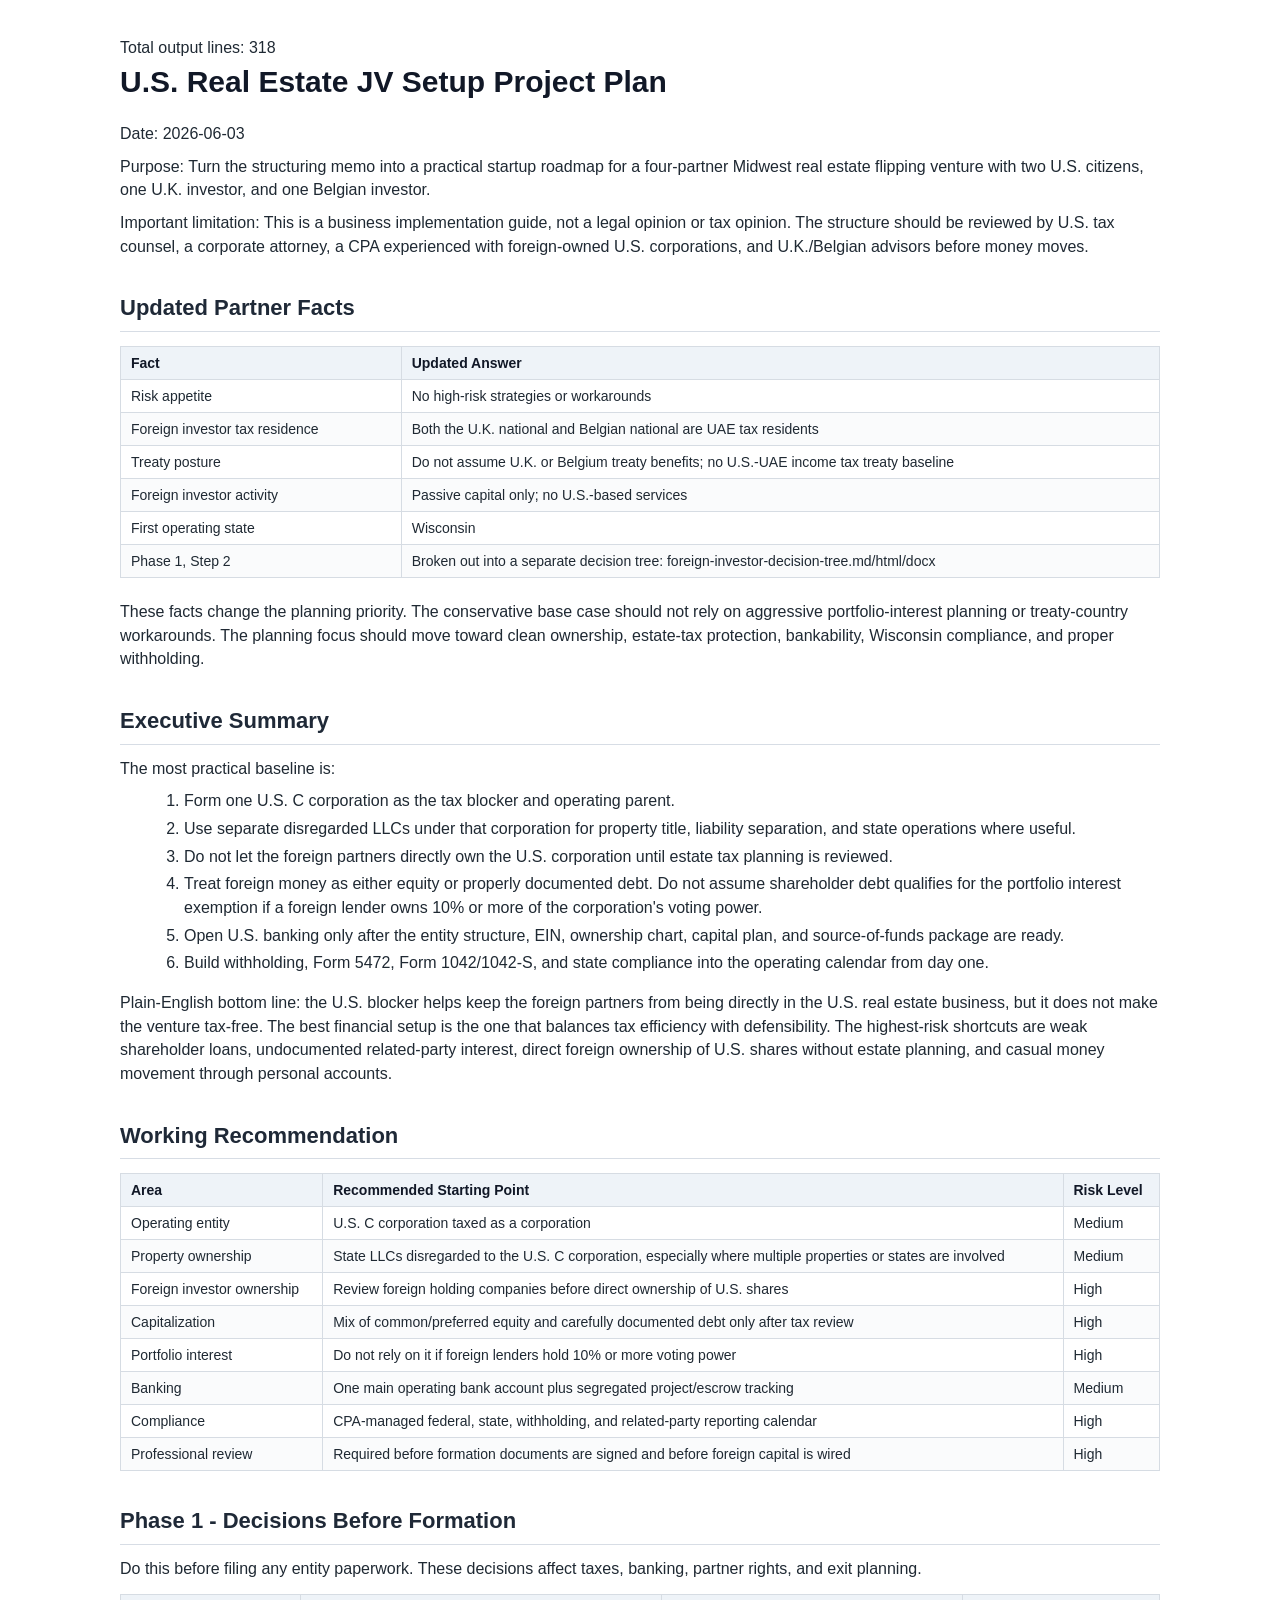
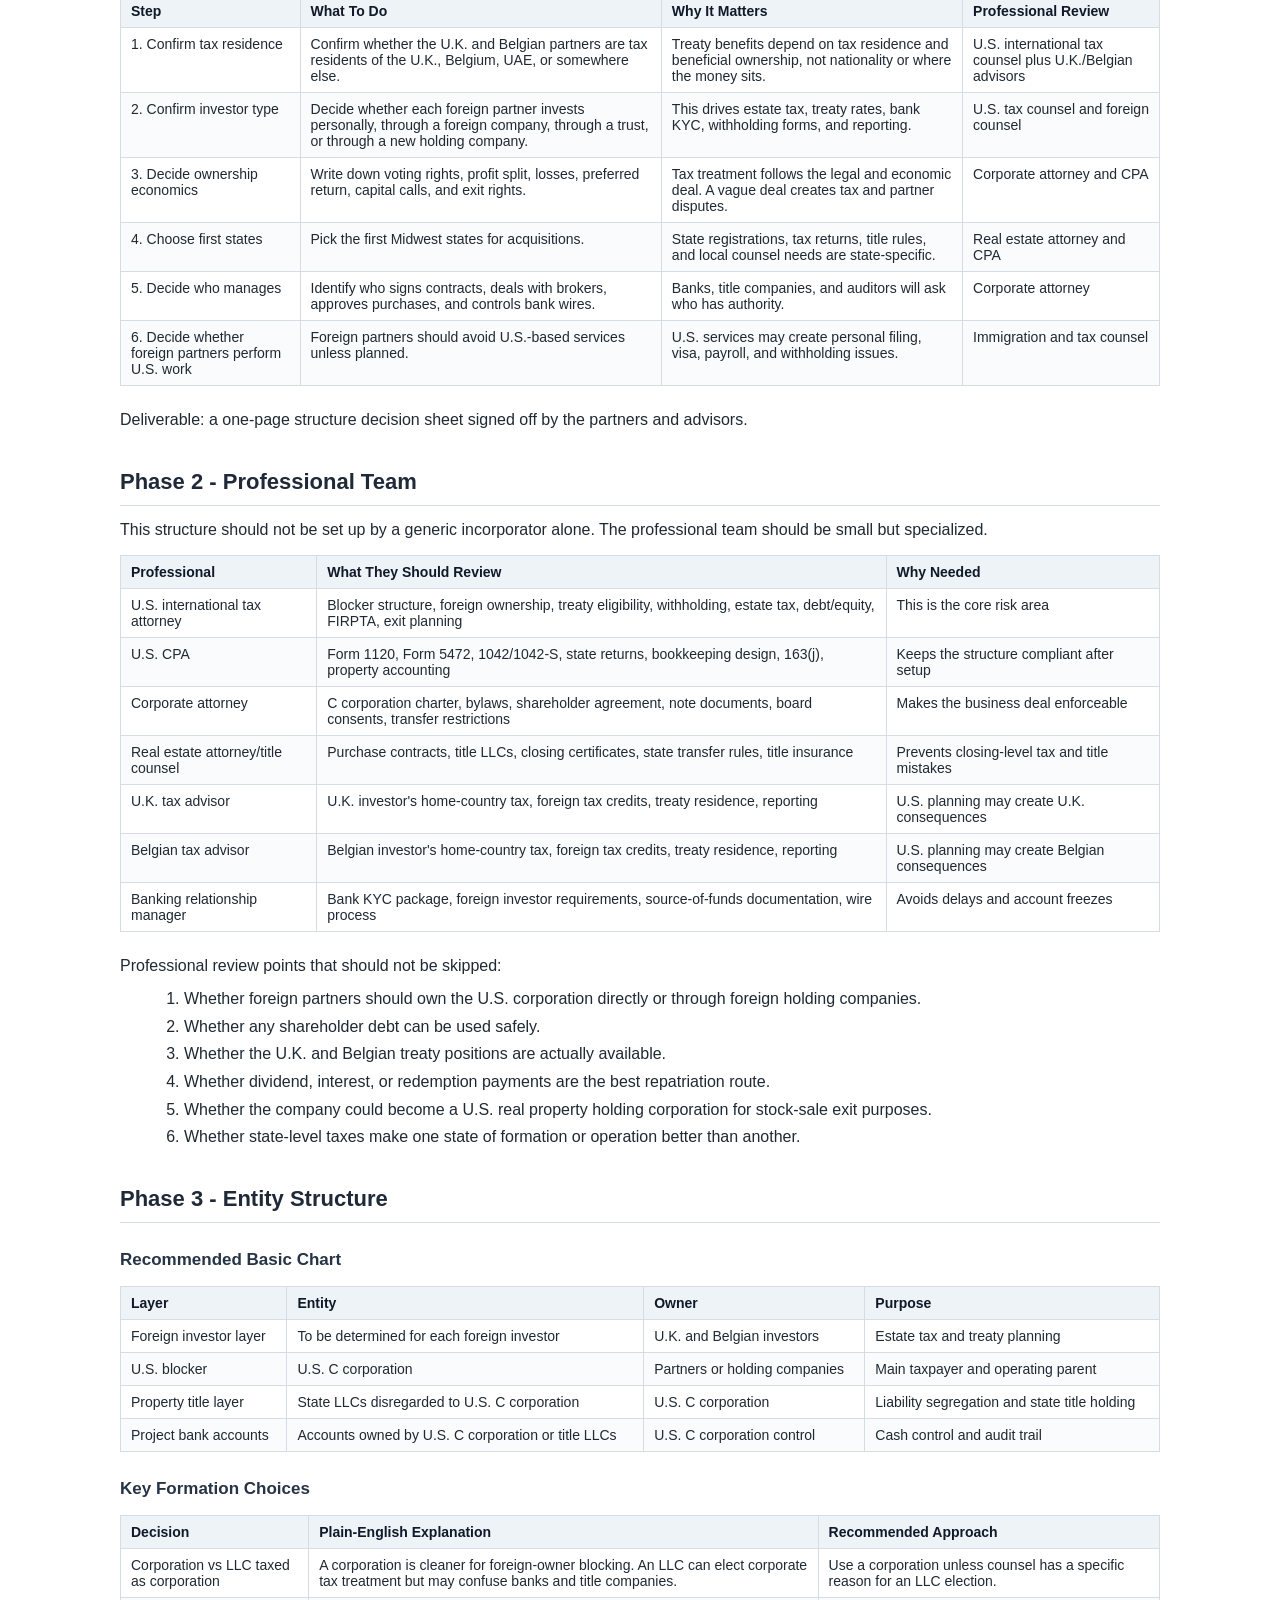
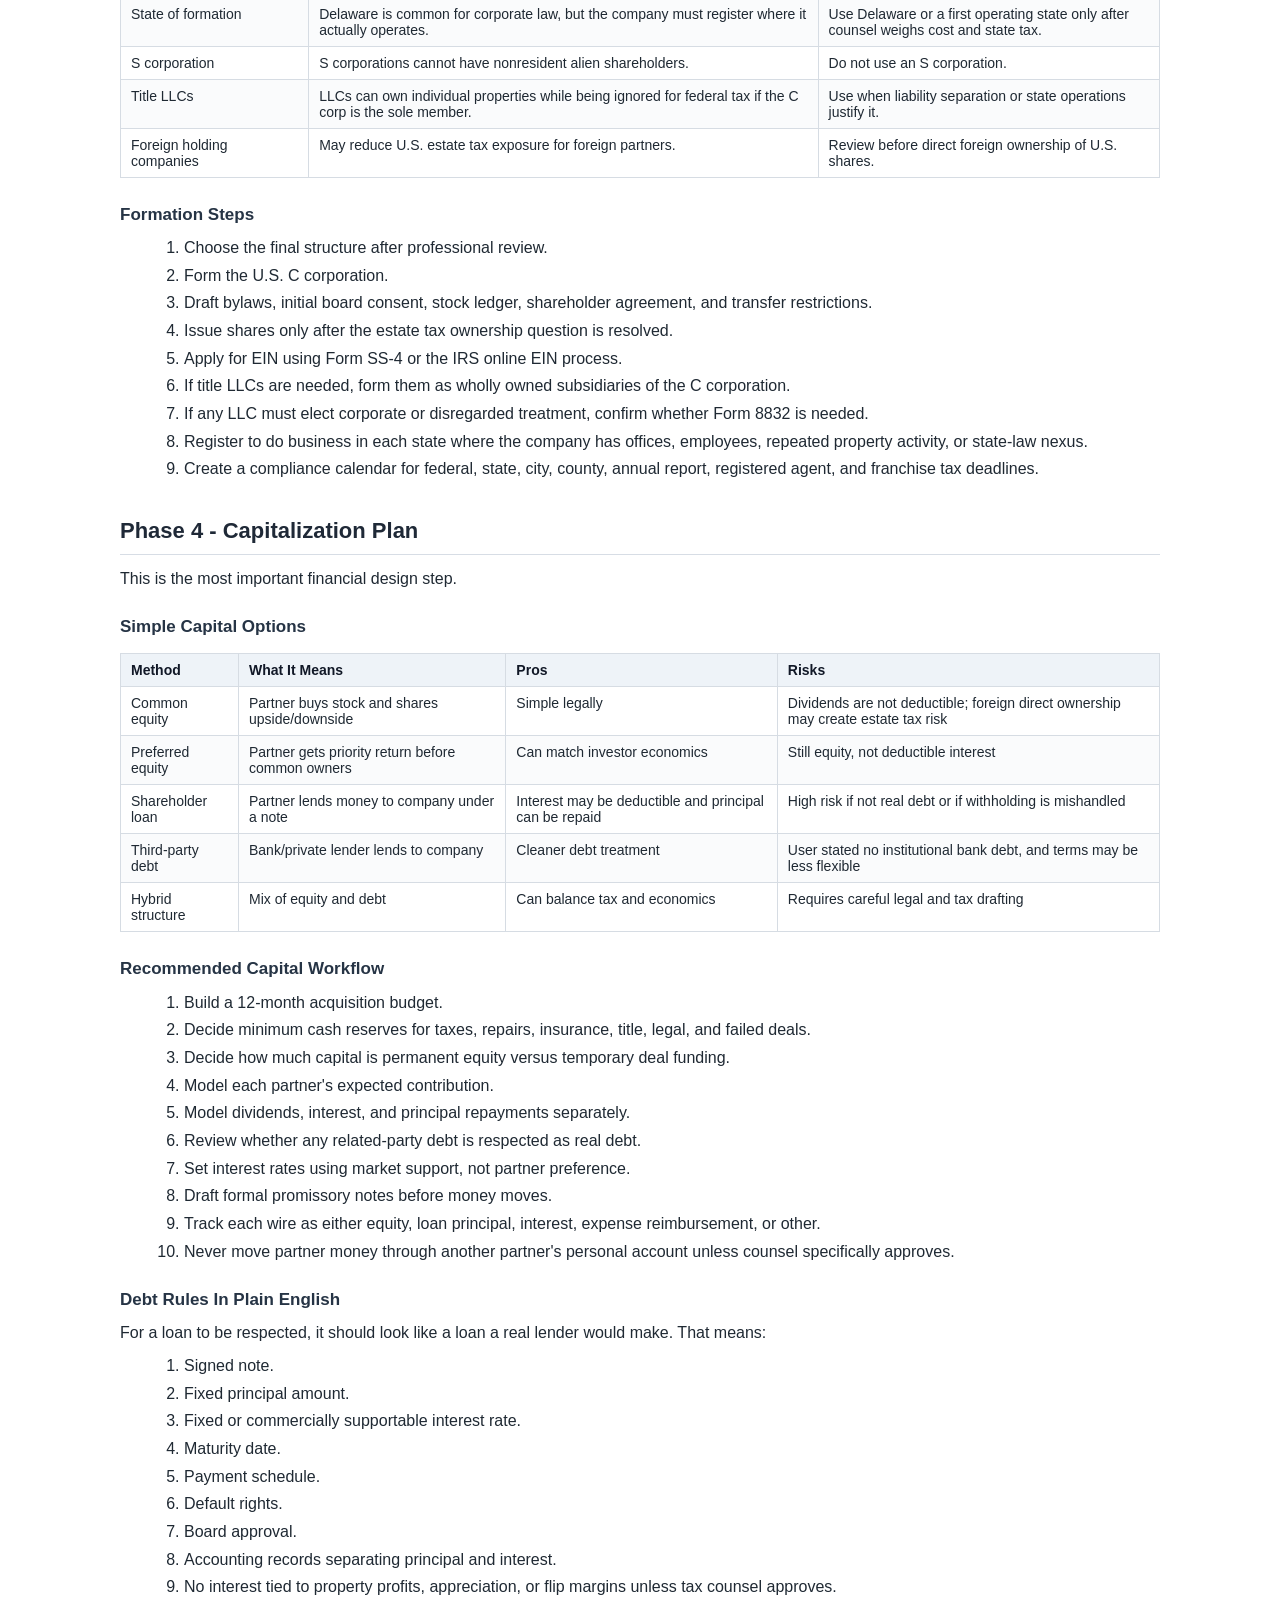
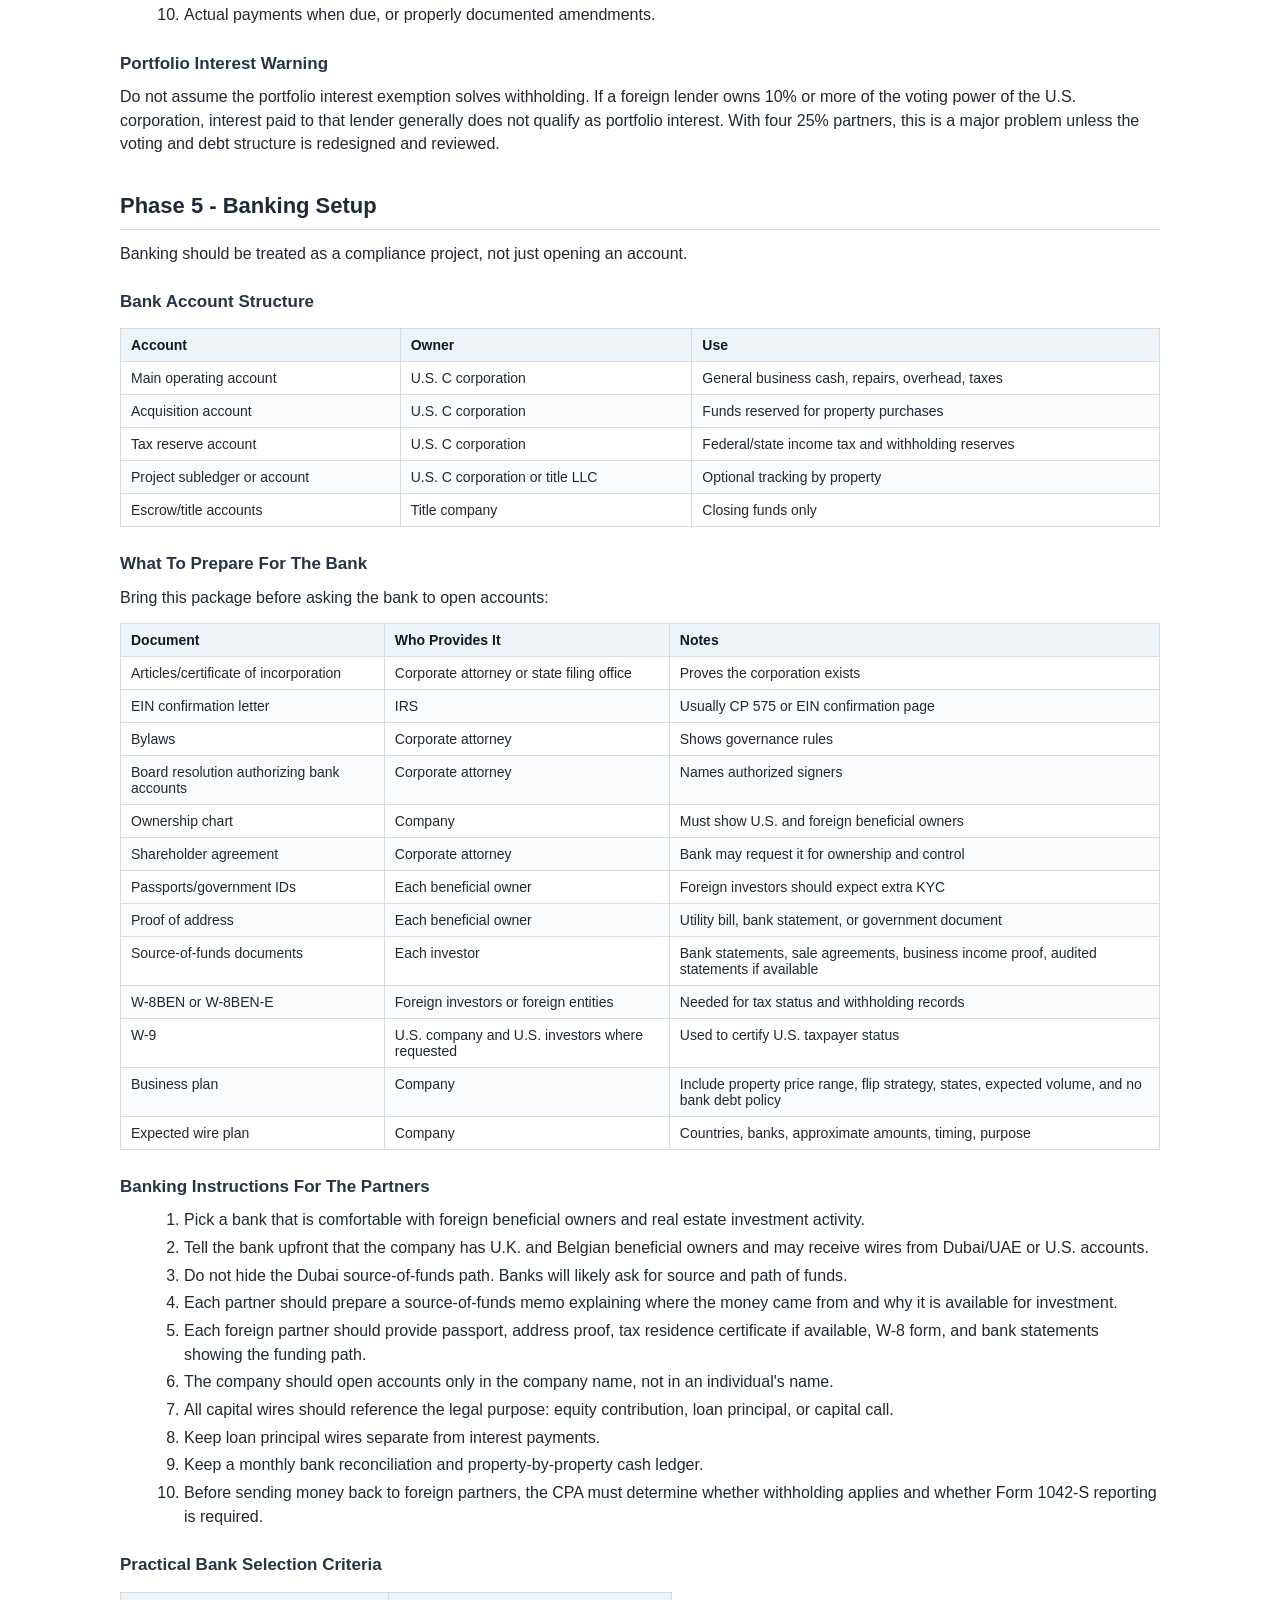
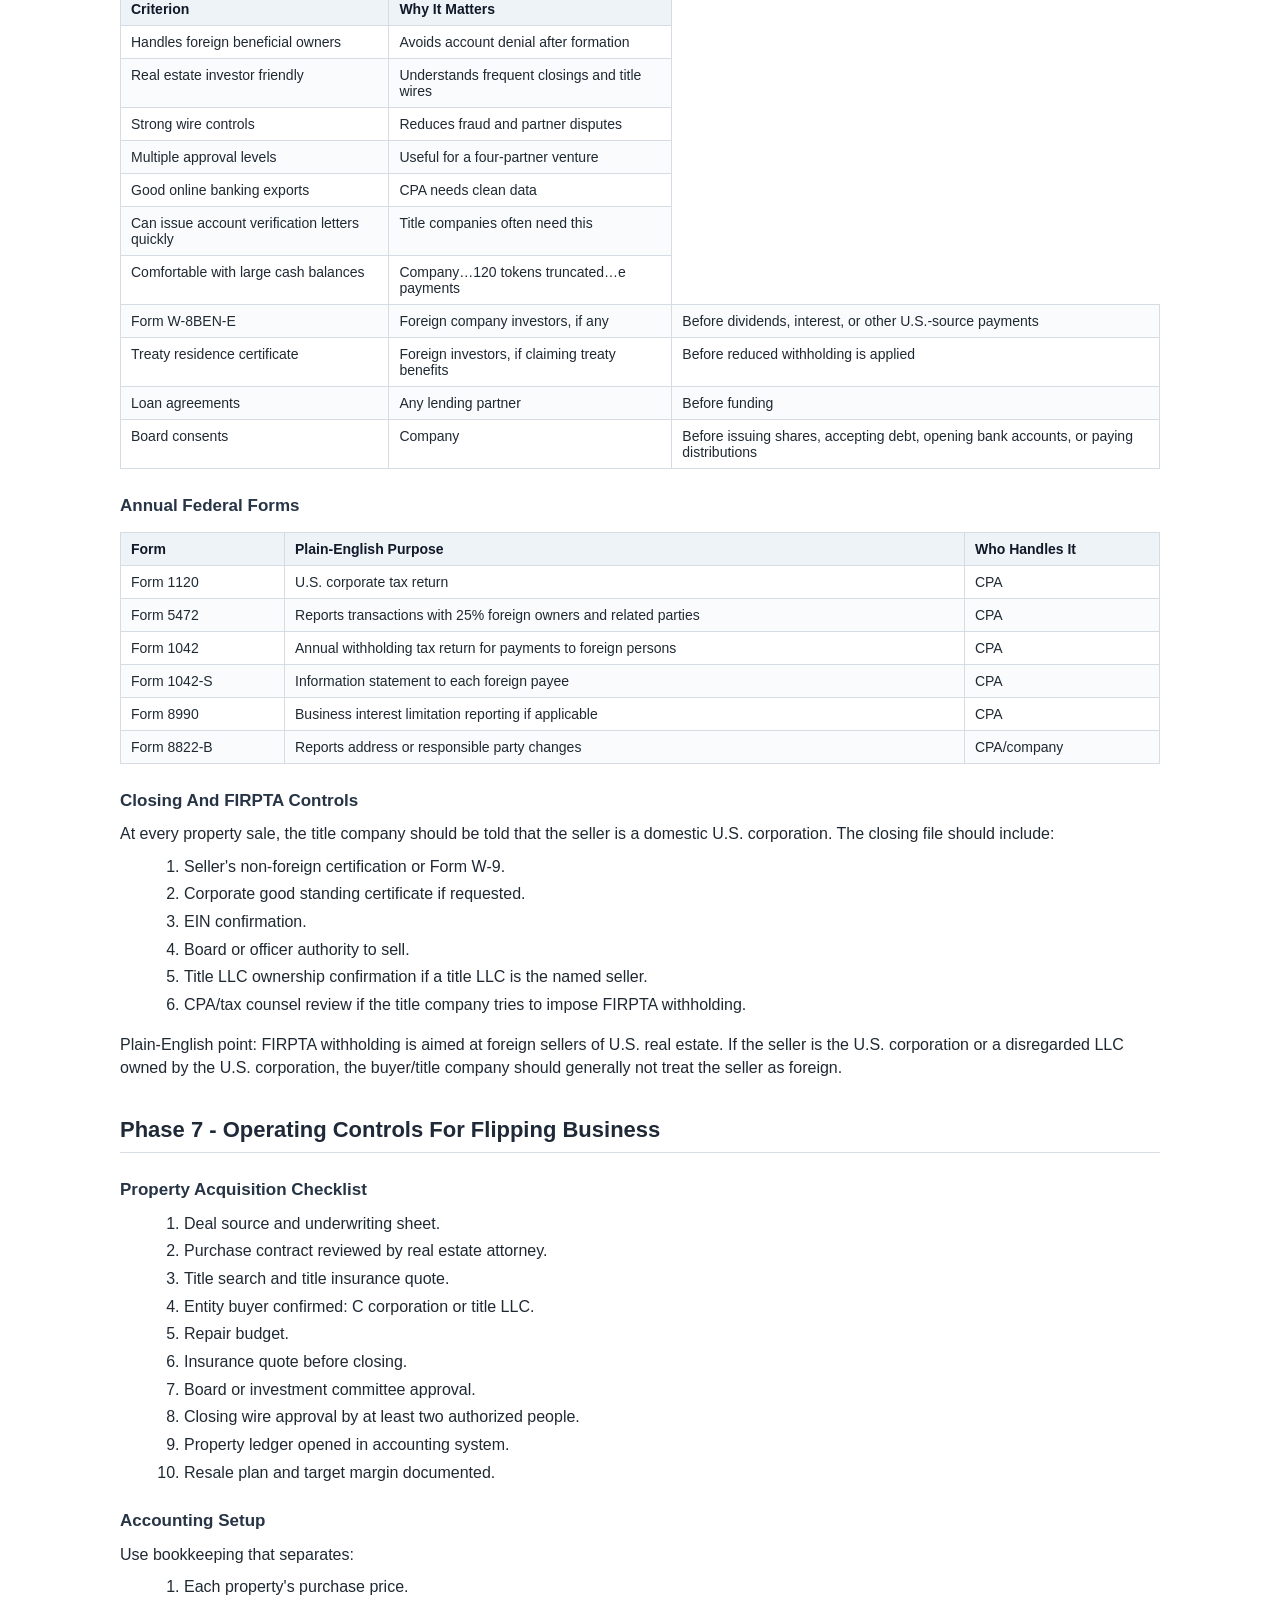
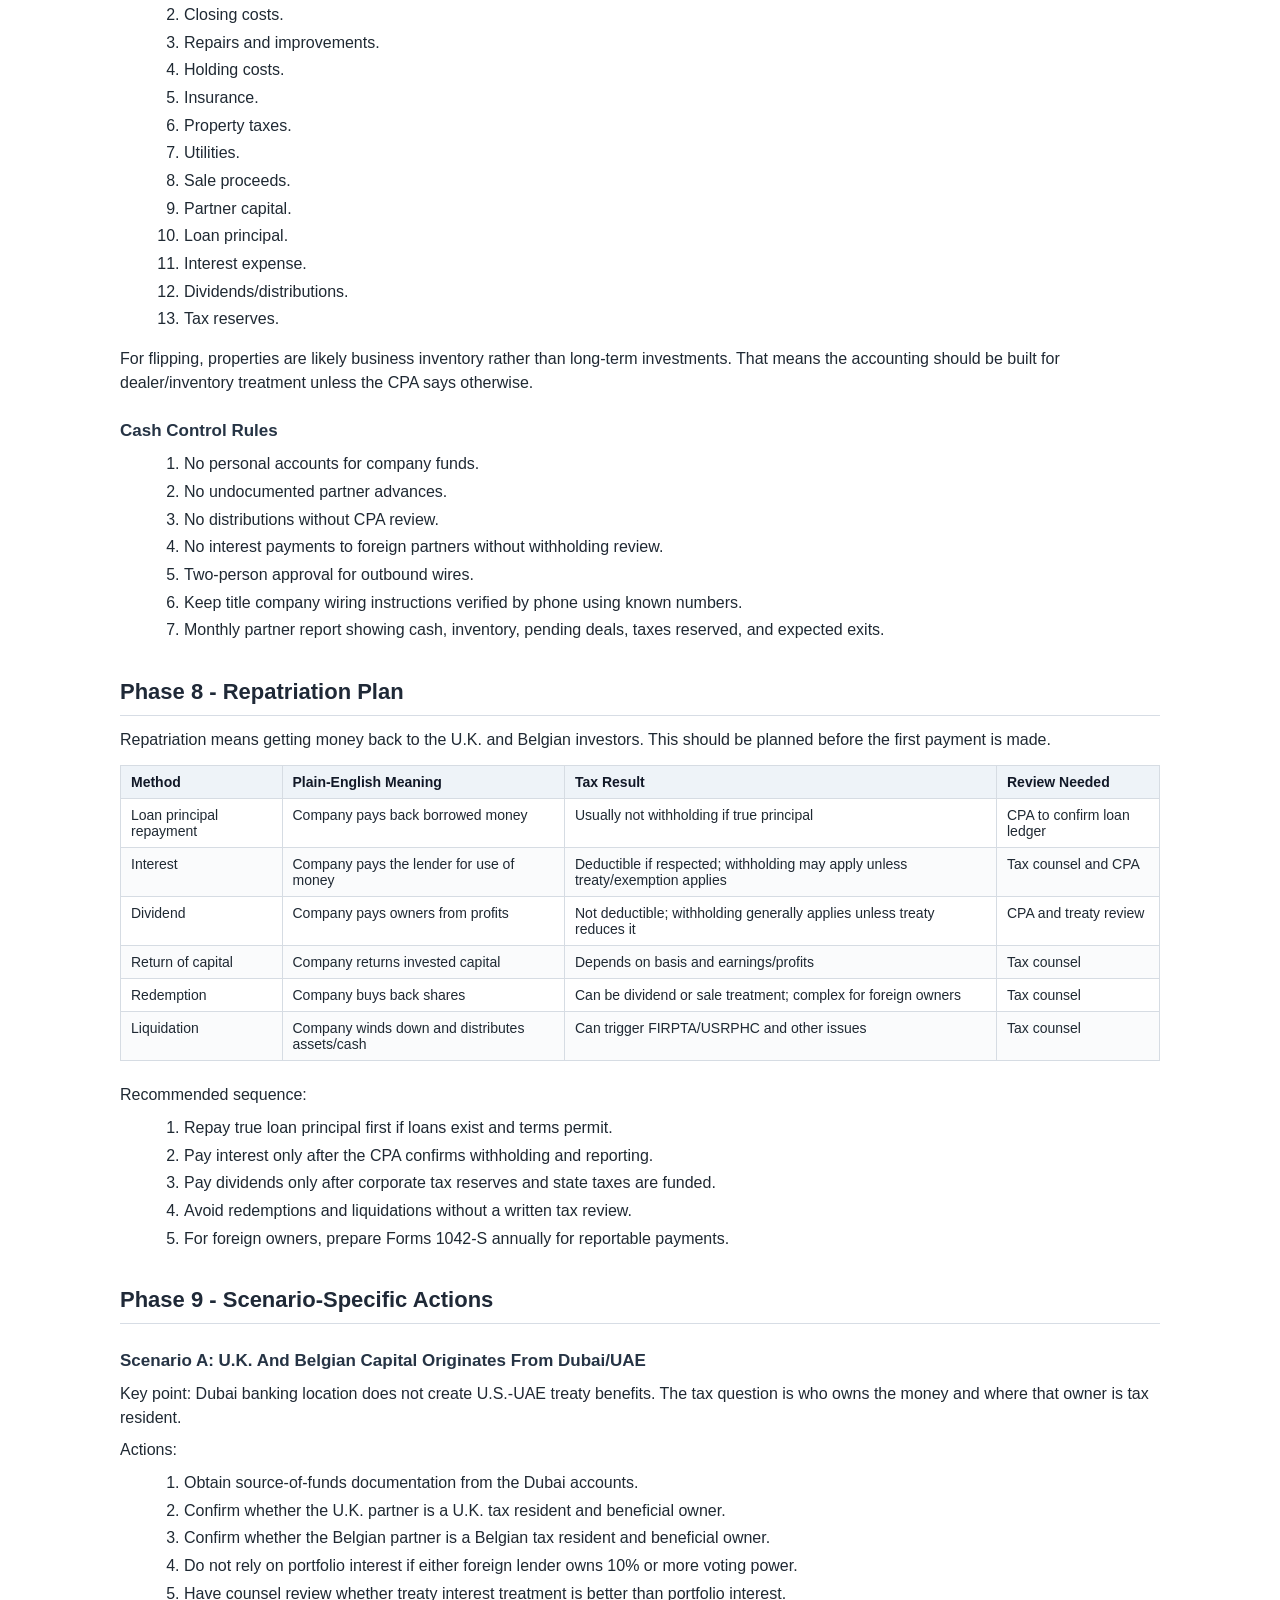
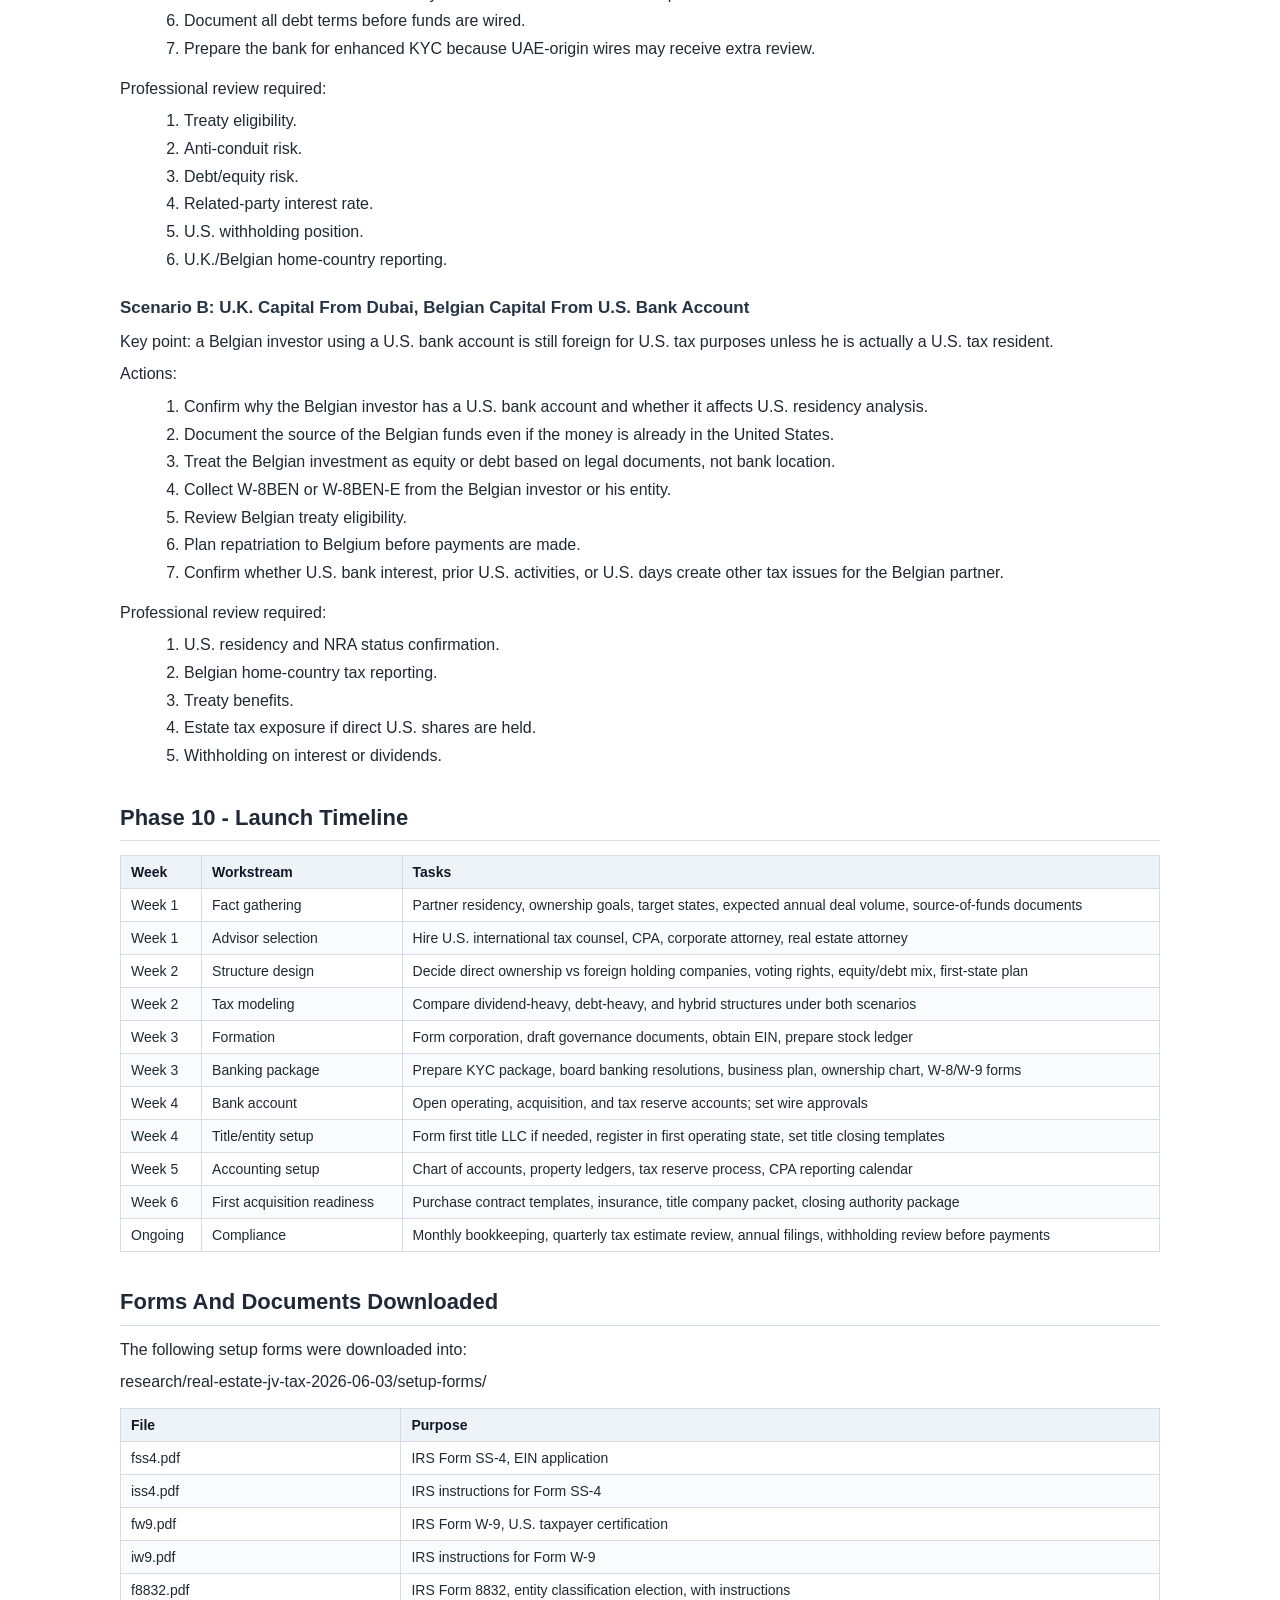
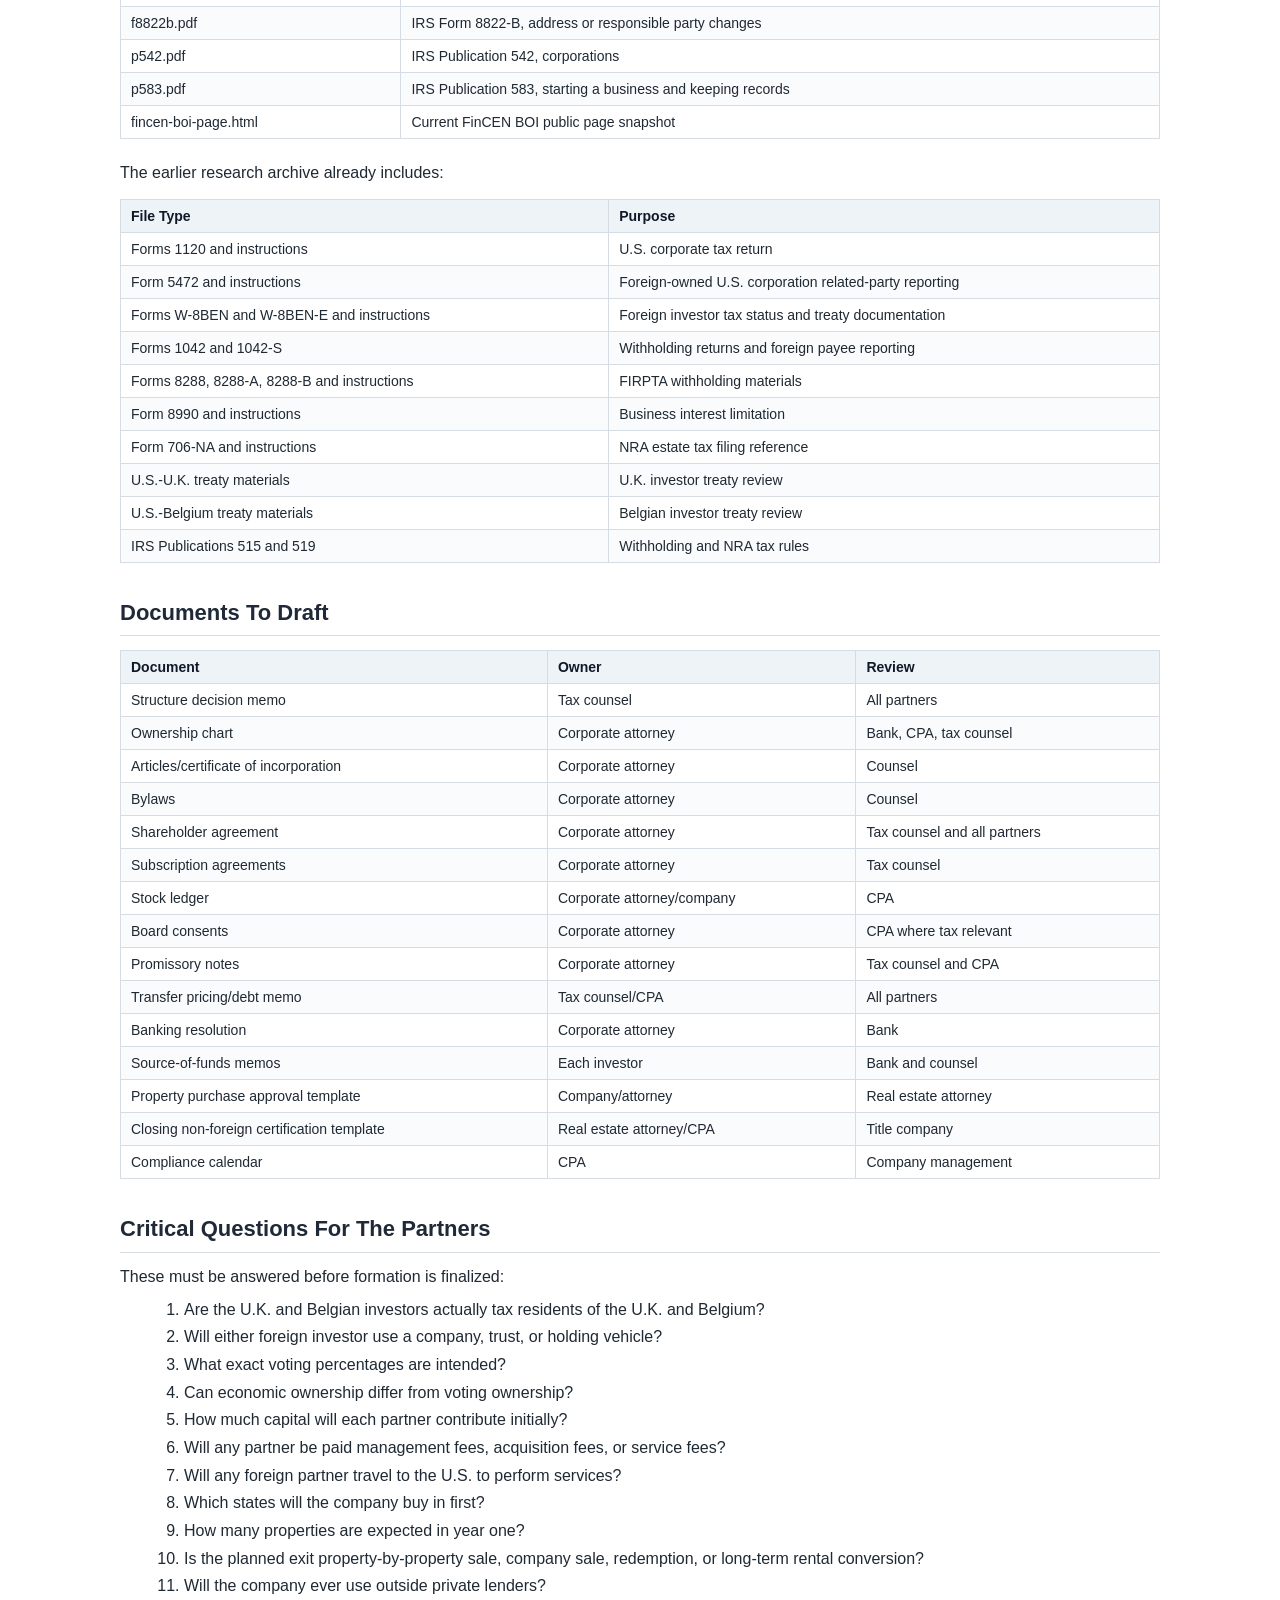
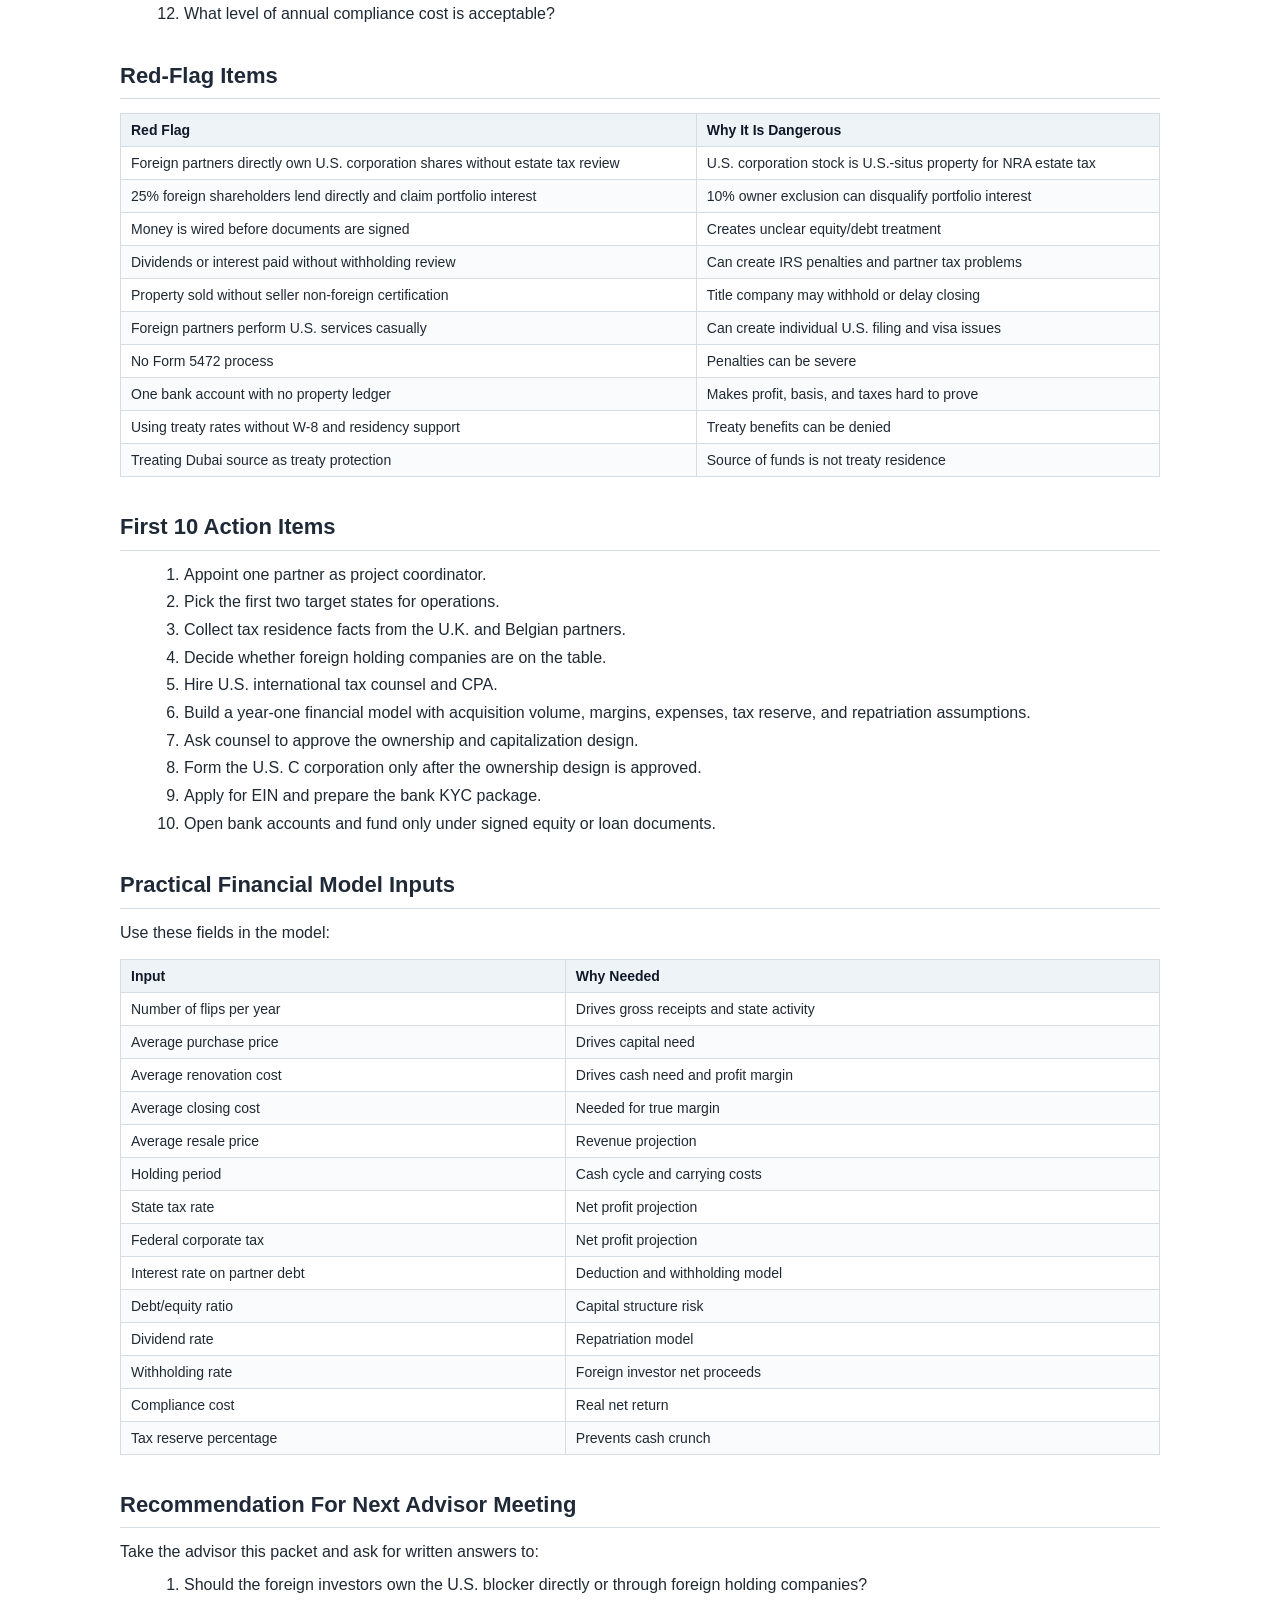
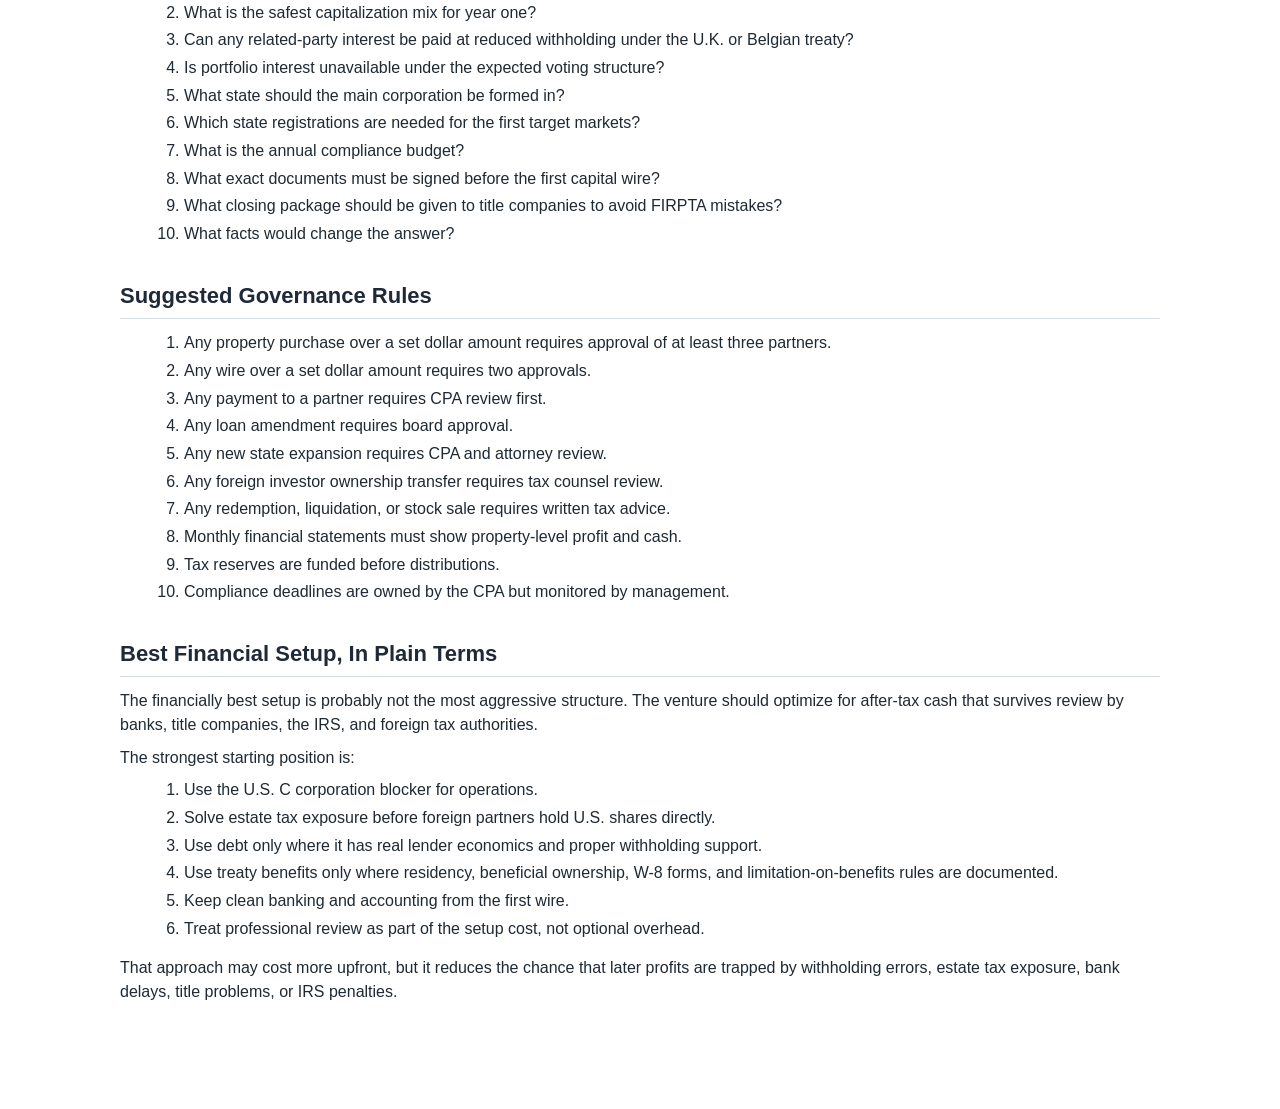
==== commit 971334a3: "Add research/real-estate-jv-tax-2026-06-03/project-plan.html" ====
--- a/research/real-estate-jv-tax-2026-06-03/project-plan.html
+++ b/research/real-estate-jv-tax-2026-06-03/project-plan.html
@@ -1,3 +1,5 @@
+Total output lines: 318
+
 <!doctype html>
 <html><head><meta charset="utf-8"><title>U.S. Real Estate JV Setup Project Plan</title><style>
 body { font-family: Arial, Helvetica, sans-serif; line-height: 1.48; color: #1f2933; max-width: 1040px; margin: 36px auto; padding: 0 28px 60px; }
@@ -120,10 +122,7 @@
 <li>Before sending money back to foreign partners, the CPA must determine whether withholding applies and whether Form 1042-S reporting is required.</li>
 </ol>
 <h3>Practical Bank Selection Criteria</h3>
-<table><thead><tr><th>Criterion</th><th>Why It Matters</th></tr></thead><tbody><tr><td>Handles foreign beneficial owners</td><td>Avoids account denial after formation</td></tr><tr><td>Real estate investor friendly</td><td>Understands frequent closings and title wires</td></tr><tr><td>Strong wire controls</td><td>Reduces fraud and partner disputes</td></tr><tr><td>Multiple approval levels</td><td>Useful for a four-partner venture</td></tr><tr><td>Good online banking exports</td><td>CPA needs clean data</td></tr><tr><td>Can issue account verification letters quickly</td><td>Title companies often need this</td></tr><tr><td>Comfortable with large cash balances</td><td>Company will be all-cash</td></tr></tbody></table>
-<h2>Phase 6 - Tax Withholding And Documentation</h2>
-<h3>Forms To Collect Before Any Payment</h3>
-<table><thead><tr><th>Form</th><th>Who Uses It</th><th>When</th></tr></thead><tbody><tr><td>Form W-9</td><td>U.S. investors and U.S. corporation</td><td>Before payments or closings where U.S. status must be certified</td></tr><tr><td>Form W-8BEN</td><td>Foreign individual investors</td><td>Before dividends, interest, or other U.S.-source payments</td></tr><tr><td>Form W-8BEN-E</td><td>Foreign company investors, if any</td><td>Before dividends, interest, or other U.S.-source payments</td></tr><tr><td>Treaty residence certificate</td><td>Foreign investors, if claiming treaty benefits</td><td>Before reduced withholding is applied</td></tr><tr><td>Loan agreements</td><td>Any lending partner</td><td>Before funding</td></tr><tr><td>Board consents</td><td>Company</td><td>Before issuing shares, accepting debt, opening bank accounts, or paying distributions</td></tr></tbody></table>
+<table><thead><tr><th>Criterion</th><th>Why It Matters</th></tr></thead><tbody><tr><td>Handles foreign beneficial owners</td><td>Avoids account denial after formation</td></tr><tr><td>Real estate investor friendly</td><td>Understands frequent closings and title wires</td></tr><tr><td>Strong wire controls</td><td>Reduces fraud and partner disputes</td></tr><tr><td>Multiple approval levels</td><td>Useful for a four-partner venture</td></tr><tr><td>Good online banking exports</td><td>CPA needs clean data</td></tr><tr><td>Can issue account verification letters quickly</td><td>Title companies often need this</td></tr><tr><td>Comfortable with large cash balances</td><td>Company…120 tokens truncated…e payments</td></tr><tr><td>Form W-8BEN-E</td><td>Foreign company investors, if any</td><td>Before dividends, interest, or other U.S.-source payments</td></tr><tr><td>Treaty residence certificate</td><td>Foreign investors, if claiming treaty benefits</td><td>Before reduced withholding is applied</td></tr><tr><td>Loan agreements</td><td>Any lending partner</td><td>Before funding</td></tr><tr><td>Board consents</td><td>Company</td><td>Before issuing shares, accepting debt, opening bank accounts, or paying distributions</td></tr></tbody></table>
 <h3>Annual Federal Forms</h3>
 <table><thead><tr><th>Form</th><th>Plain-English Purpose</th><th>Who Handles It</th></tr></thead><tbody><tr><td>Form 1120</td><td>U.S. corporate tax return</td><td>CPA</td></tr><tr><td>Form 5472</td><td>Reports transactions with 25% foreign owners and related parties</td><td>CPA</td></tr><tr><td>Form 1042</td><td>Annual withholding tax return for payments to foreign persons</td><td>CPA</td></tr><tr><td>Form 1042-S</td><td>Information statement to each foreign payee</td><td>CPA</td></tr><tr><td>Form 8990</td><td>Business interest limitation reporting if applicable</td><td>CPA</td></tr><tr><td>Form 8822-B</td><td>Reports address or responsible party changes</td><td>CPA/company</td></tr></tbody></table>
 <h3>Closing And FIRPTA Controls</h3>
